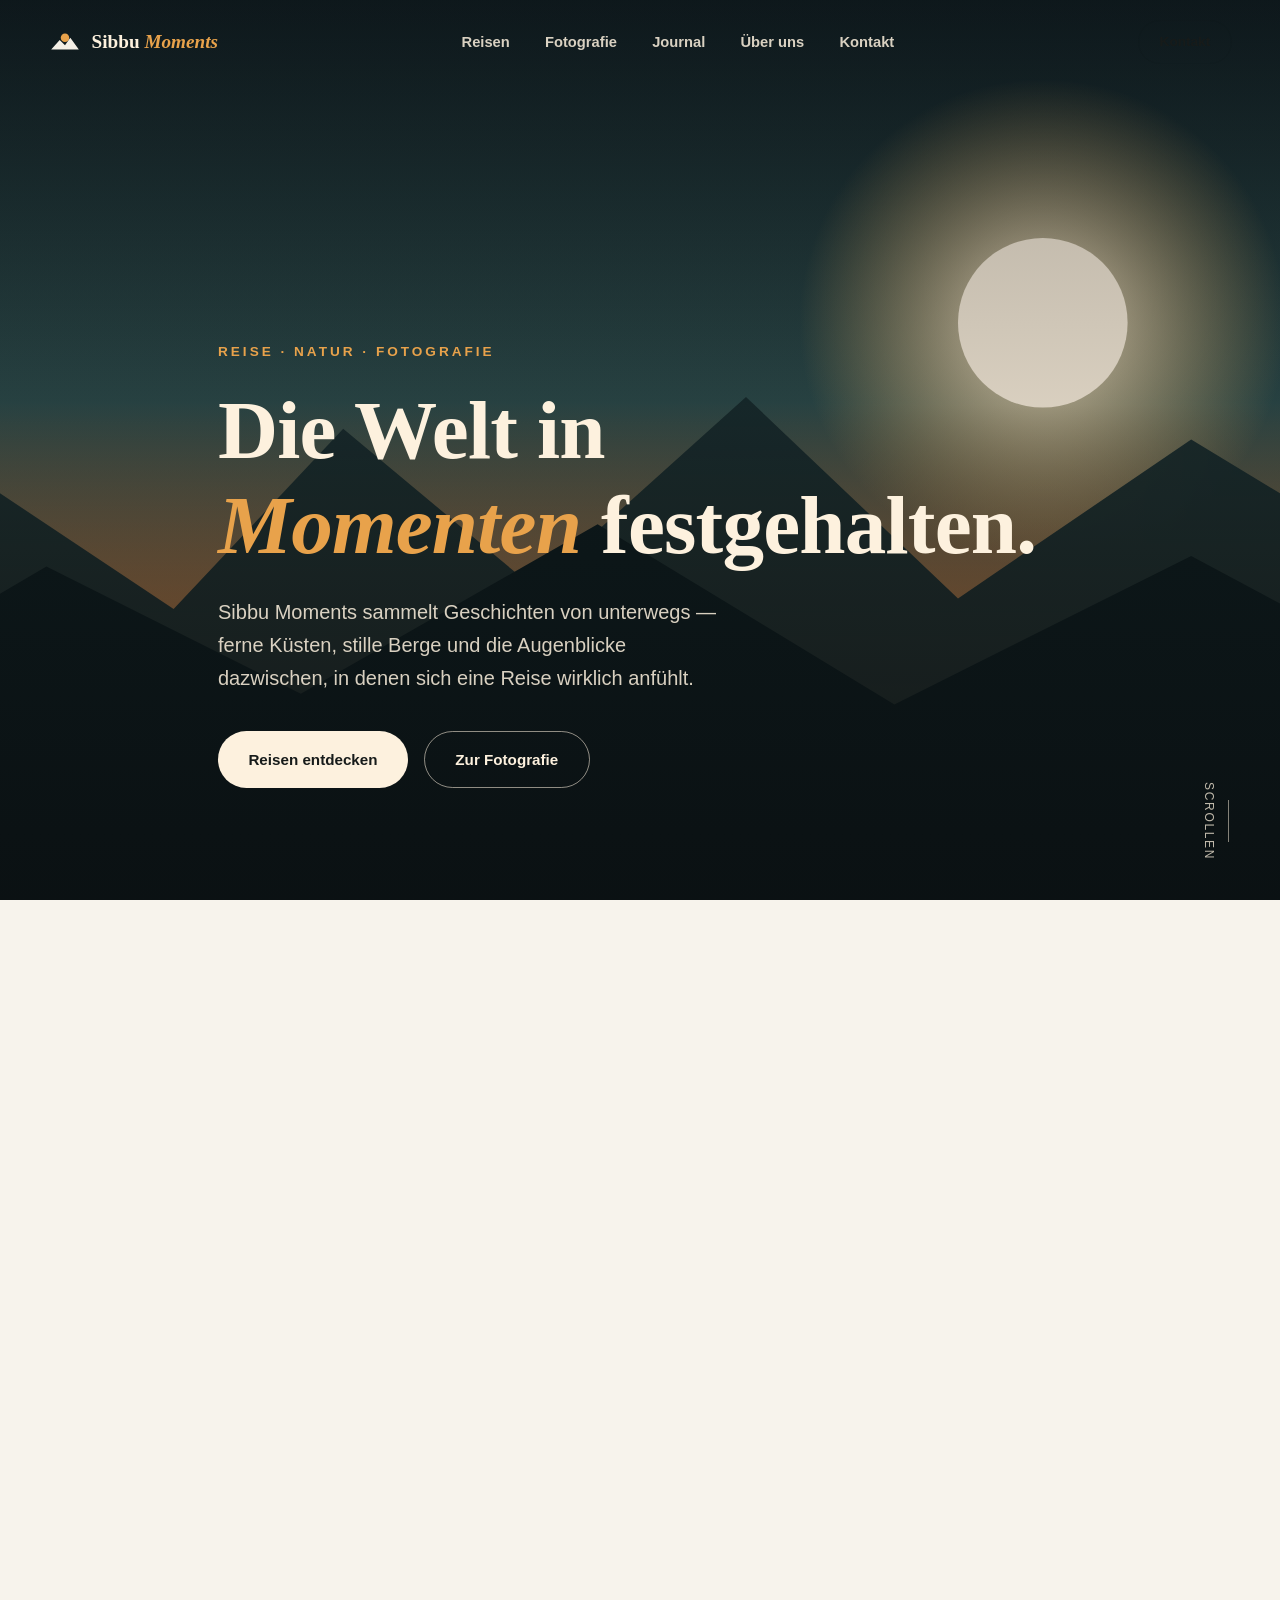
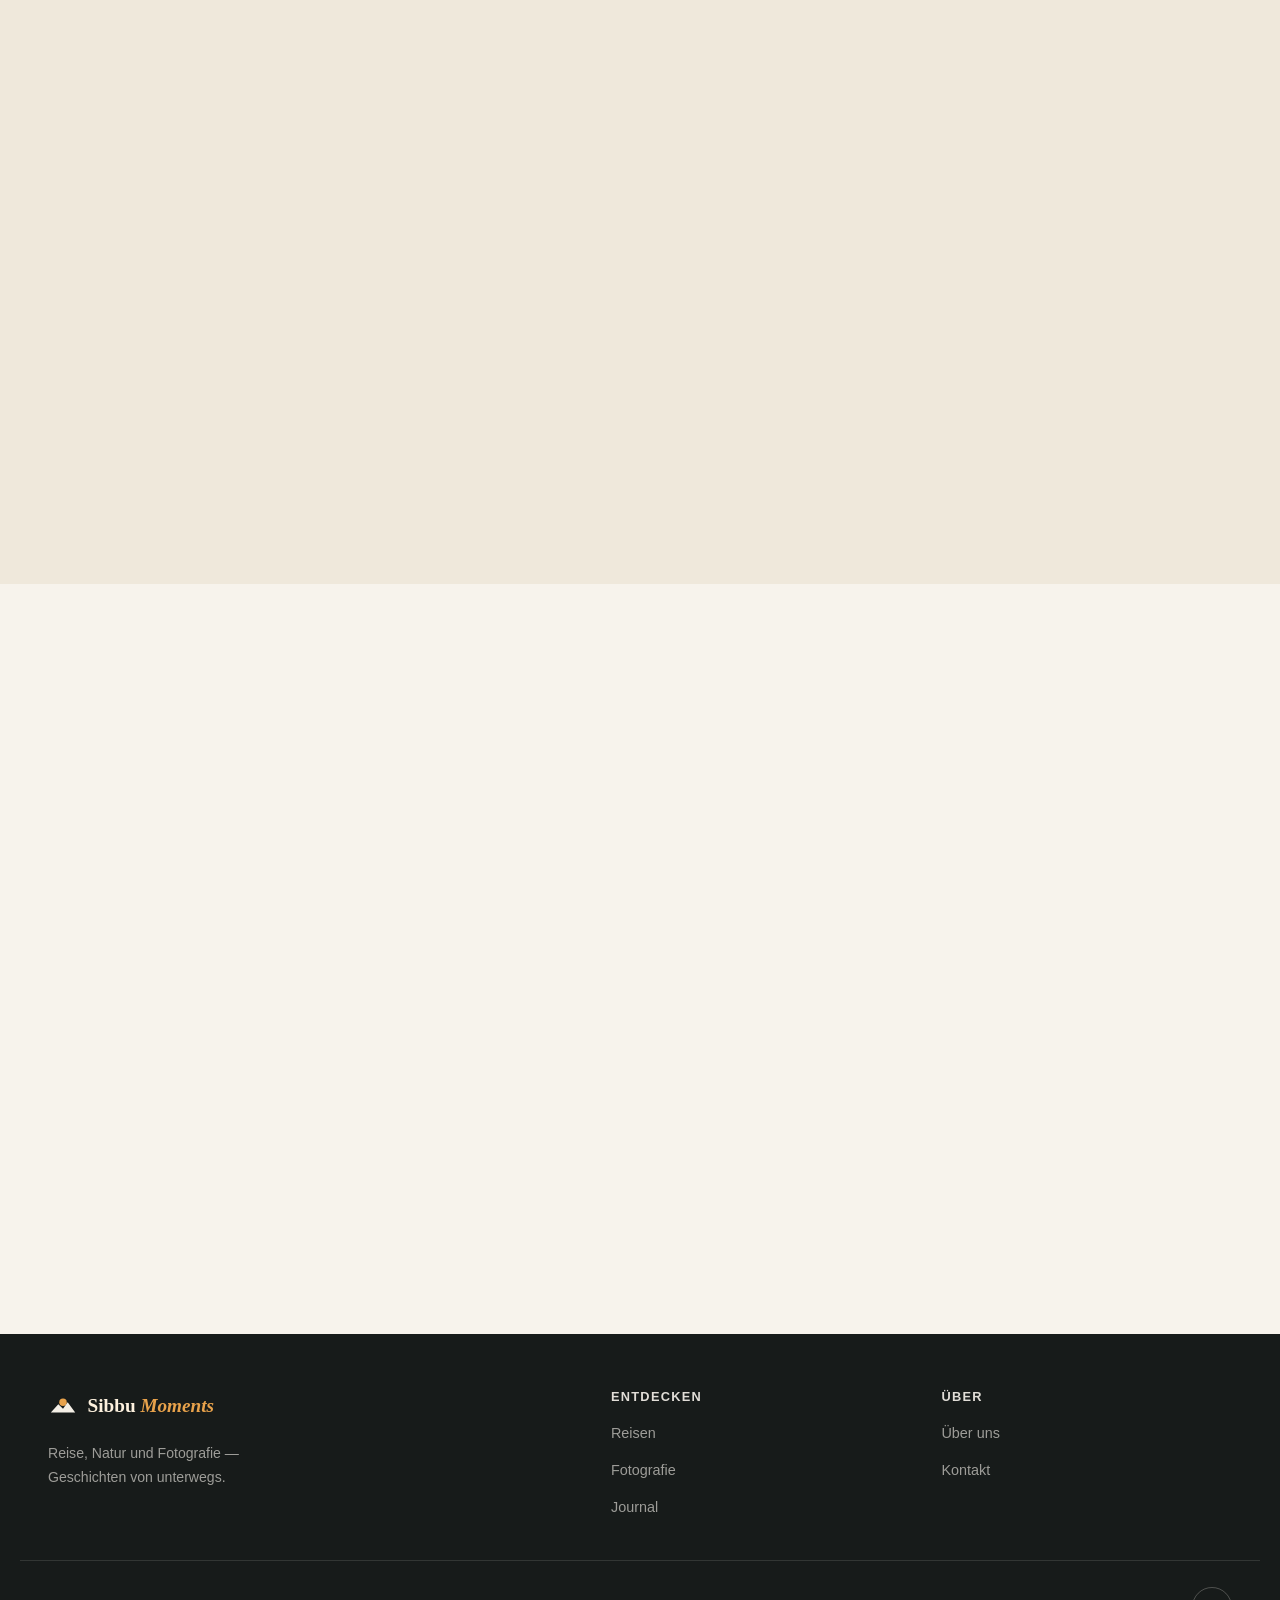
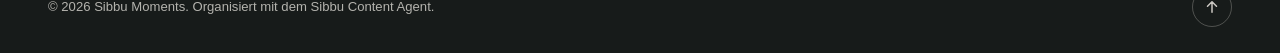
==== docs/index.html @ 1cbffb6e "Initial release of Sibbu Moments website" ====
<!DOCTYPE html>
<html lang="de">
<head>
  <meta charset="UTF-8">
  <meta name="viewport" content="width=device-width, initial-scale=1.0">
  <title>Sibbu Moments — Reise, Natur & Fotografie</title>
  <meta name="description" content="Sibbu Moments erzählt Geschichten von unterwegs — Reisen, Natur und Fotografie, eingefangen in Bildern, Worten und Momenten, die bleiben.">
  <meta name="keywords" content="Sibbu Moments, Reiseblog, Fotografie, Naturfotografie, Reisefotografie, Fernweh, Reisegeschichten">
  <meta name="author" content="Sibbu Moments">
  <meta name="robots" content="index, follow">
  <link rel="canonical" href="https://sibbu-moments.github.io/">

  <!-- Sicherheit: GitHub Pages liefert keine eigenen HTTP-Header, daher als Meta-Tags.
       Kein inline <script>/<style>, daher kein 'unsafe-inline' nötig. -->
  <meta http-equiv="Content-Security-Policy" content="default-src 'self'; img-src 'self' data:; style-src 'self'; script-src 'self'; connect-src 'self'; font-src 'self'; base-uri 'self'; form-action 'self'; frame-ancestors 'none'; object-src 'none'">
  <meta name="referrer" content="strict-origin-when-cross-origin">

  <!-- Open Graph / Facebook -->
  <meta property="og:type" content="website">
  <meta property="og:title" content="Sibbu Moments — Reise, Natur & Fotografie">
  <meta property="og:description" content="Geschichten von unterwegs — Reisen, Natur und Fotografie, eingefangen in Momenten, die bleiben.">
  <meta property="og:image" content="assets/og-image.svg">
  <meta property="og:url" content="https://sibbu-moments.github.io/">
  <meta property="og:locale" content="de_DE">

  <!-- Twitter -->
  <meta name="twitter:card" content="summary_large_image">
  <meta name="twitter:title" content="Sibbu Moments">
  <meta name="twitter:description" content="Reise, Natur & Fotografie — Geschichten von unterwegs.">
  <meta name="twitter:image" content="assets/og-image.svg">

  <!-- Favicon -->
  <link rel="icon" type="image/svg+xml" href="assets/favicon.svg">
  <link rel="alternate icon" href="assets/favicon.svg">

  <link rel="stylesheet" href="css/style.css">
</head>
<body data-content-src="data/site-content.json">

  <a class="skip-link" href="#main">Zum Hauptinhalt springen</a>

  <!-- ============ HEADER ============ -->
  <header class="site-header" id="site-header">
    <div class="container header-inner">
      <a href="#top" class="brand" aria-label="Sibbu Moments — Startseite">
        <svg class="brand-mark" width="34" height="34" viewBox="0 0 64 64" fill="none" aria-hidden="true">
          <circle cx="32" cy="24" r="8" fill="#E8A24B"/>
          <path d="M6 46 L22 28 L32 38 L42 24 L58 46 Z" fill="#F4EFE6"/>
        </svg>
        <span class="brand-name">Sibbu <em>Moments</em></span>
      </a>

      <nav class="main-nav" id="main-nav" aria-label="Hauptnavigation">
        <ul>
          <li><a href="#reisen">Reisen</a></li>
          <li><a href="#fotografie">Fotografie</a></li>
          <li><a href="#journal">Journal</a></li>
          <li><a href="#ueber-uns">Über uns</a></li>
          <li><a href="#kontakt">Kontakt</a></li>
        </ul>
      </nav>

      <div class="header-actions">
        <a href="#kontakt" class="btn btn-outline btn-small">Kontakt</a>
        <button class="nav-toggle" id="nav-toggle" aria-label="Menü öffnen" aria-expanded="false" aria-controls="main-nav">
          <span></span><span></span><span></span>
        </button>
      </div>
    </div>
  </header>

  <main id="main">
    <!-- ============ HERO ============ -->
    <section class="hero" id="top">
      <div class="hero-art" data-fallback-art="hero-mountain-moon" aria-hidden="true">
        <svg viewBox="0 0 1600 900" preserveAspectRatio="xMidYMid slice" xmlns="http://www.w3.org/2000/svg">
          <defs>
            <linearGradient id="heroSky" x1="0" y1="0" x2="0" y2="1">
              <stop offset="0%" stop-color="#0e1a1f"/>
              <stop offset="45%" stop-color="#2c4a4a"/>
              <stop offset="75%" stop-color="#c97a3d"/>
              <stop offset="100%" stop-color="#f0b35c"/>
            </linearGradient>
            <radialGradient id="heroSun" cx="50%" cy="50%" r="50%">
              <stop offset="0%" stop-color="#fff3dc"/>
              <stop offset="100%" stop-color="#f0b35c" stop-opacity="0"/>
            </radialGradient>
          </defs>
          <rect width="1600" height="900" fill="url(#heroSky)"/>
          <circle cx="1180" cy="330" r="230" fill="url(#heroSun)"/>
          <circle cx="1180" cy="330" r="80" fill="#fdf1de"/>
          <path d="M0 620 L180 480 L360 600 L520 430 L700 580 L900 400 L1100 590 L1320 440 L1600 610 L1600 900 L0 900 Z" fill="#16292b" opacity="0.92"/>
          <path d="M0 700 L240 560 L480 680 L760 520 L1040 690 L1320 550 L1600 700 L1600 900 L0 900 Z" fill="#0d1a1c"/>
        </svg>
      </div>
      <div class="hero-media" data-media-slot hidden aria-hidden="true"></div>
      <div class="hero-scrim" aria-hidden="true"></div>

      <div class="container hero-inner" data-content-id="hero-main">
        <p class="hero-kicker" data-field="subtitle" data-reveal>Reise · Natur · Fotografie</p>
        <h1 data-reveal>Die Welt in<br><span class="hero-italic">Momenten</span> festgehalten.</h1>
        <p class="hero-lede" data-field="excerpt" data-reveal>
          Sibbu Moments sammelt Geschichten von unterwegs — ferne Küsten, stille Berge und die
          Augenblicke dazwischen, in denen sich eine Reise wirklich anfühlt.
        </p>
        <div class="hero-actions" data-reveal>
          <a href="#reisen" class="btn btn-light">Reisen entdecken</a>
          <a href="#fotografie" class="btn btn-outline-light">Zur Fotografie</a>
        </div>
      </div>

      <a href="#intro" class="scroll-cue" aria-label="Nach unten scrollen">
        <span></span>
        Scrollen
      </a>
    </section>

    <!-- ============ EDITORIAL INTRO / ZITAT ============ -->
    <section class="section intro-section" id="intro">
      <div class="container intro-inner" data-content-id="zitat-main" data-reveal>
        <span class="quote-mark" aria-hidden="true">&#8220;</span>
        <blockquote data-field="body">
          Jede Reise hinterlässt Spuren — wir halten sie fest, bevor sie verblassen.
        </blockquote>
        <cite>— <span data-field="subtitle">Sibbu Moments</span></cite>
      </div>
    </section>

    <!-- ============ REISEN / DESTINATIONS ============ -->
    <section class="section" id="reisen">
      <div class="container">
        <div class="section-head" data-reveal>
          <p class="eyebrow">Reisen</p>
          <h2>Wohin die Reise geht</h2>
          <p class="section-lead">Ausgewählte Ziele, Geschichten und Eindrücke von unterwegs.</p>
        </div>

        <div class="story-grid" data-reveal>
          <article class="story-card story-card--large" data-content-id="reisen-panama-kuna-yala">
            <div class="story-art">
              <svg data-fallback-art="panama" viewBox="0 0 800 600" preserveAspectRatio="xMidYMid slice" xmlns="http://www.w3.org/2000/svg">
                <defs>
                  <linearGradient id="panama" x1="0" y1="0" x2="1" y2="1">
                    <stop offset="0%" stop-color="#0c3b3a"/>
                    <stop offset="55%" stop-color="#0f6d63"/>
                    <stop offset="100%" stop-color="#2fd0b7"/>
                  </linearGradient>
                </defs>
                <rect width="800" height="600" fill="url(#panama)"/>
                <path d="M0 430c120-60 220 40 340-10s220-90 460-20v200H0Z" fill="#083130" opacity="0.7"/>
                <circle cx="640" cy="140" r="60" fill="#fdf1de" opacity="0.85"/>
                <path d="M60 460q40-120 120-140t100 40" stroke="#8fe9d8" stroke-width="4" fill="none" opacity="0.5"/>
              </svg>
              <div class="media-slot" data-media-slot hidden></div>
              <span class="story-status" data-field="content_status">Aktuell</span>
            </div>
            <div class="story-body">
              <p class="story-place" data-field="location">Panama · Kuna Yala</p>
              <h3 data-field="title">Ustupu — Inseln zwischen zwei Meeren</h3>
              <p data-field="excerpt">Ein Archipel aus unzähligen kleinen Inseln, gelebter Guna-Kultur und Wasser in
                Farben, für die es kaum Worte gibt. Die Reisegeschichte entsteht gerade.</p>
              <a href="#" class="story-link" data-field="link">Geschichte lesen <span aria-hidden="true">→</span></a>
            </div>
          </article>

          <article class="story-card" data-content-id="reisen-norwegen-fjorde">
            <div class="story-art">
              <svg data-fallback-art="fjord" viewBox="0 0 800 600" preserveAspectRatio="xMidYMid slice" xmlns="http://www.w3.org/2000/svg">
                <defs>
                  <linearGradient id="fjord" x1="0" y1="0" x2="0" y2="1">
                    <stop offset="0%" stop-color="#0b1622"/>
                    <stop offset="60%" stop-color="#22415c"/>
                    <stop offset="100%" stop-color="#6fa8c9"/>
                  </linearGradient>
                </defs>
                <rect width="800" height="600" fill="url(#fjord)"/>
                <path d="M0 380 L160 220 L280 340 L420 180 L560 350 L700 210 L800 340 L800 600 L0 600Z" fill="#0d1e2c"/>
              </svg>
              <div class="media-slot" data-media-slot hidden></div>
              <span class="story-status story-status--soon" data-field="content_status">Bald</span>
            </div>
            <div class="story-body">
              <p class="story-place" data-field="location">Norwegen · Fjorde</p>
              <h3 data-field="title">Zwischen Steilwänden und Stille</h3>
              <p data-field="excerpt">Eine Route entlang der Fjorde des Nordens — geplant für die kommende Saison.</p>
            </div>
          </article>

          <article class="story-card" data-content-id="reisen-marokko-sahara">
            <div class="story-art">
              <svg data-fallback-art="dune" viewBox="0 0 800 600" preserveAspectRatio="xMidYMid slice" xmlns="http://www.w3.org/2000/svg">
                <defs>
                  <linearGradient id="dune" x1="0" y1="0" x2="1" y2="1">
                    <stop offset="0%" stop-color="#3a1f14"/>
                    <stop offset="55%" stop-color="#a8622f"/>
                    <stop offset="100%" stop-color="#f0b35c"/>
                  </linearGradient>
                </defs>
                <rect width="800" height="600" fill="url(#dune)"/>
                <path d="M0 420q200-100 400-20t400 10v190H0Z" fill="#2a160e" opacity="0.55"/>
              </svg>
              <div class="media-slot" data-media-slot hidden></div>
              <span class="story-status story-status--soon" data-field="content_status">Bald</span>
            </div>
            <div class="story-body">
              <p class="story-place" data-field="location">Marokko · Sahara</p>
              <h3 data-field="title">Nächte unter Wüstenhimmel</h3>
              <p data-field="excerpt">Dünen, Kamelkarawanen und Sternenhimmel ohne Lichtverschmutzung — in Vorbereitung.</p>
            </div>
          </article>

          <article class="story-card" data-content-id="reisen-island-gletscher">
            <div class="story-art">
              <svg data-fallback-art="ice" viewBox="0 0 800 600" preserveAspectRatio="xMidYMid slice" xmlns="http://www.w3.org/2000/svg">
                <defs>
                  <linearGradient id="ice" x1="0" y1="0" x2="0" y2="1">
                    <stop offset="0%" stop-color="#1b2a3a"/>
                    <stop offset="55%" stop-color="#3d6b86"/>
                    <stop offset="100%" stop-color="#bfe3e8"/>
                  </linearGradient>
                </defs>
                <rect width="800" height="600" fill="url(#ice)"/>
                <path d="M0 460 L200 300 L340 420 L520 260 L680 400 L800 300 L800 600 L0 600Z" fill="#12222f" opacity="0.75"/>
              </svg>
              <div class="media-slot" data-media-slot hidden></div>
              <span class="story-status story-status--soon" data-field="content_status">Bald</span>
            </div>
            <div class="story-body">
              <p class="story-place" data-field="location">Island · Gletscher</p>
              <h3 data-field="title">Eisblaues Land</h3>
              <p data-field="excerpt">Gletscherzungen, schwarzer Sand und Wasserfälle in beinahe surrealem Blau.</p>
            </div>
          </article>
        </div>
      </div>
    </section>

    <!-- ============ FOTOGRAFIE ============ -->
    <section class="section section-dark" id="fotografie">
      <div class="container">
        <div class="section-head section-head--light" data-reveal>
          <p class="eyebrow eyebrow--light">Fotografie</p>
          <h2>Bilder, die bleiben</h2>
          <p class="section-lead section-lead--light">Ein Blick in die Kategorien, in denen Sibbu Moments unterwegs ist.</p>
        </div>

        <div class="photo-grid" data-reveal>
          <div class="photo-tile photo-tile--tall" data-content-id="fotografie-natur">
            <svg data-fallback-art="p1" viewBox="0 0 500 700" preserveAspectRatio="xMidYMid slice"><defs><linearGradient id="p1" x1="0" y1="0" x2="0" y2="1"><stop offset="0%" stop-color="#122c2b"/><stop offset="100%" stop-color="#3aa892"/></linearGradient></defs><rect width="500" height="700" fill="url(#p1)"/><path d="M0 500q120-80 250-20t250 10v210H0Z" fill="#0c211f" opacity="0.6"/></svg>
            <div class="media-slot" data-media-slot hidden></div>
            <div class="photo-caption"><span data-field="category">Natur</span></div>
          </div>
          <div class="photo-tile" data-content-id="fotografie-unterwegs">
            <svg data-fallback-art="p2" viewBox="0 0 500 500" preserveAspectRatio="xMidYMid slice"><defs><linearGradient id="p2" x1="0" y1="0" x2="1" y2="1"><stop offset="0%" stop-color="#2b1c12"/><stop offset="100%" stop-color="#d69a52"/></linearGradient></defs><rect width="500" height="500" fill="url(#p2)"/><circle cx="360" cy="140" r="70" fill="#fdf1de" opacity="0.85"/></svg>
            <div class="media-slot" data-media-slot hidden></div>
            <div class="photo-caption"><span data-field="category">Unterwegs</span></div>
          </div>
          <div class="photo-tile" data-content-id="fotografie-menschen">
            <svg data-fallback-art="p3" viewBox="0 0 500 500" preserveAspectRatio="xMidYMid slice"><defs><linearGradient id="p3" x1="0" y1="0" x2="0" y2="1"><stop offset="0%" stop-color="#101c2b"/><stop offset="100%" stop-color="#5b86ad"/></linearGradient></defs><rect width="500" height="500" fill="url(#p3)"/><path d="M0 380 L150 260 L260 360 L400 220 L500 320 L500 500 L0 500Z" fill="#0b1826" opacity="0.7"/></svg>
            <div class="media-slot" data-media-slot hidden></div>
            <div class="photo-caption"><span data-field="category">Menschen</span></div>
          </div>
          <div class="photo-tile photo-tile--tall" data-content-id="fotografie-details">
            <svg data-fallback-art="p4" viewBox="0 0 500 700" preserveAspectRatio="xMidYMid slice"><defs><linearGradient id="p4" x1="0" y1="0" x2="1" y2="1"><stop offset="0%" stop-color="#2a1408"/><stop offset="100%" stop-color="#e8a24b"/></linearGradient></defs><rect width="500" height="700" fill="url(#p4)"/><path d="M0 520q140-70 250-10t250 20v170H0Z" fill="#1d0d05" opacity="0.55"/></svg>
            <div class="media-slot" data-media-slot hidden></div>
            <div class="photo-caption"><span data-field="category">Details</span></div>
          </div>
        </div>
      </div>
    </section>

    <!-- ============ ÜBER UNS ============ -->
    <section class="section about-section" id="ueber-uns">
      <div class="container about-grid">
        <div class="about-art" data-fallback-art="about-gradient" data-reveal aria-hidden="true">
          <svg viewBox="0 0 600 600" preserveAspectRatio="xMidYMid slice">
            <defs>
              <linearGradient id="about" x1="0" y1="0" x2="1" y2="1">
                <stop offset="0%" stop-color="#122c2b"/>
                <stop offset="100%" stop-color="#e8a24b"/>
              </linearGradient>
            </defs>
            <rect width="600" height="600" rx="24" fill="url(#about)"/>
            <circle cx="440" cy="150" r="50" fill="#fdf1de" opacity="0.85"/>
            <path d="M0 400q140-90 260-20t340-10v230H0Z" fill="#0c211f" opacity="0.55"/>
          </svg>
          <div class="media-slot" data-media-slot hidden></div>
        </div>
        <div class="about-content" data-content-id="ueber-uns-main" data-reveal>
          <p class="eyebrow">Über uns</p>
          <h2>Warum Sibbu Moments</h2>
          <p data-field="body">
            Sibbu Moments entstand aus der einfachen Beobachtung, dass die schönsten Augenblicke
            einer Reise selten die spektakulärsten sind — sondern die stillen dazwischen: ein Licht,
            ein Blick, ein Ort, an dem man kurz innehält.
          </p>
          <p>
            Hinter den Kulissen hilft ein selbst entwickeltes Werkzeug, der
            <strong> Sibbu Content Agent</strong>, dabei, tausende Fotos und Videos aus jeder Reise
            zu sichten, zu ordnen und erste Textentwürfe vorzubereiten — die eigentliche Geschichte
            erzählt am Ende aber immer noch ein Mensch.
          </p>
        </div>
      </div>
    </section>

    <!-- ============ JOURNAL ============ -->
    <section class="section section-alt" id="journal">
      <div class="container">
        <div class="section-head" data-reveal>
          <p class="eyebrow">Journal</p>
          <h2>Neues aus dem Journal</h2>
          <p class="section-lead">Notizen, Gedanken und kurze Geschichten von unterwegs.</p>
        </div>

        <div class="journal-grid" data-reveal>
          <article class="journal-card" data-content-id="journal-wie-eine-reise-zur-geschichte-wird">
            <p class="journal-date" data-field="content_status">In Vorbereitung</p>
            <h3 data-field="title">Wie eine Reise zur Geschichte wird</h3>
            <p data-field="excerpt">Ein Blick hinter die Kulissen: vom ersten Foto bis zum fertigen Reisebericht.</p>
            <a href="#" class="story-link" data-field="link">Weiterlesen <span aria-hidden="true">→</span></a>
          </article>
          <article class="journal-card" data-content-id="journal-leicht-packen-weit-kommen">
            <p class="journal-date" data-field="content_status">In Vorbereitung</p>
            <h3 data-field="title">Leicht packen, weit kommen</h3>
            <p data-field="excerpt">Gedanken zu minimalistischem Reisegepäck für Fotografie unterwegs.</p>
            <a href="#" class="story-link" data-field="link">Weiterlesen <span aria-hidden="true">→</span></a>
          </article>
          <article class="journal-card" data-content-id="journal-licht-das-man-nicht-planen-kann">
            <p class="journal-date" data-field="content_status">In Vorbereitung</p>
            <h3 data-field="title">Licht, das man nicht planen kann</h3>
            <p data-field="excerpt">Über das Warten auf den einen Moment, der ein Bild erst zum Bild macht.</p>
            <a href="#" class="story-link" data-field="link">Weiterlesen <span aria-hidden="true">→</span></a>
          </article>
        </div>
      </div>
    </section>

    <!-- ============ KONTAKT / NEWSLETTER ============ -->
    <section class="section" id="kontakt">
      <div class="container">
        <div class="contact-panel" data-reveal>
          <div class="contact-copy" data-content-id="kontakt-main">
            <p class="eyebrow">Kontakt</p>
            <h2>Bleib auf dem Laufenden</h2>
            <p class="section-lead" data-field="excerpt">
              Neue Reisegeschichten, Fotostrecken und Journal-Einträge — hin und wieder, ohne Spam.
            </p>
          </div>
          <form class="contact-form" id="newsletter-form">
            <label for="email-input" class="visually-hidden">E-Mail-Adresse</label>
            <input type="email" id="email-input" name="email" placeholder="deine@email.de" required autocomplete="email">
            <button type="submit" class="btn btn-light">Anmelden</button>
          </form>
          <p class="form-hint">Hinweis: Die Anmeldung ist aktuell eine Vorschau und technisch noch nicht aktiv.</p>
          <p class="contact-note" id="newsletter-note" role="status"></p>

          <div class="social-links">
            <span class="icon-btn" role="img" aria-label="Instagram (Kanal folgt in Kürze)">
              <svg width="20" height="20" viewBox="0 0 24 24" fill="none"><rect x="3" y="3" width="18" height="18" rx="5" stroke="currentColor" stroke-width="1.6"/><circle cx="12" cy="12" r="4" stroke="currentColor" stroke-width="1.6"/><circle cx="17.5" cy="6.5" r="1" fill="currentColor"/></svg>
            </span>
            <span class="icon-btn" role="img" aria-label="YouTube (Kanal folgt in Kürze)">
              <svg width="20" height="20" viewBox="0 0 24 24" fill="none"><rect x="3" y="6" width="18" height="12" rx="3" stroke="currentColor" stroke-width="1.6"/><path d="M10 9.5v5l5-2.5-5-2.5Z" fill="currentColor"/></svg>
            </span>
            <a href="mailto:hallo@sibbu-moments.dev" class="icon-btn" aria-label="E-Mail" rel="noopener noreferrer">
              <svg width="20" height="20" viewBox="0 0 24 24" fill="none"><rect x="3" y="5" width="18" height="14" rx="2" stroke="currentColor" stroke-width="1.6"/><path d="m4 7 8 6 8-6" stroke="currentColor" stroke-width="1.6" stroke-linecap="round" stroke-linejoin="round"/></svg>
            </a>
          </div>
        </div>
      </div>
    </section>
  </main>

  <!-- ============ FOOTER ============ -->
  <footer class="site-footer">
    <div class="container footer-inner">
      <div class="footer-brand">
        <a href="#top" class="brand" aria-label="Sibbu Moments — Startseite">
          <svg class="brand-mark" width="30" height="30" viewBox="0 0 64 64" fill="none" aria-hidden="true">
            <circle cx="32" cy="24" r="8" fill="#E8A24B"/>
            <path d="M6 46 L22 28 L32 38 L42 24 L58 46 Z" fill="#F4EFE6"/>
          </svg>
          <span class="brand-name">Sibbu <em>Moments</em></span>
        </a>
        <p>Reise, Natur und Fotografie — Geschichten von unterwegs.</p>
      </div>

      <div class="footer-col">
        <h4>Entdecken</h4>
        <ul>
          <li><a href="#reisen">Reisen</a></li>
          <li><a href="#fotografie">Fotografie</a></li>
          <li><a href="#journal">Journal</a></li>
        </ul>
      </div>

      <div class="footer-col">
        <h4>Über</h4>
        <ul>
          <li><a href="#ueber-uns">Über uns</a></li>
          <li><a href="#kontakt">Kontakt</a></li>
        </ul>
      </div>
    </div>

    <div class="container footer-bottom">
      <p>© <span id="year"></span> Sibbu Moments. Organisiert mit dem Sibbu Content Agent.</p>
      <button class="back-to-top" id="back-to-top" aria-label="Nach oben scrollen">
        <svg width="18" height="18" viewBox="0 0 24 24" fill="none"><path d="M12 19V5m0 0-6 6m6-6 6 6" stroke="currentColor" stroke-width="2" stroke-linecap="round" stroke-linejoin="round"/></svg>
      </button>
    </div>
  </footer>

  <script src="js/script.js"></script>
</body>
</html>
---- docs/css/style.css ----
/* ==========================================================================
   Sibbu Moments — Stylesheet
   Editoriale Reise-, Natur- und Fotografie-Website. Reines CSS, kein Framework.
   Struktur:
   1. Design Tokens
   2. Reset & Basis
   3. Layout-Hilfsklassen & Buttons
   4. Header / Navigation
   5. Hero
   6. Editorial-Zitat
   7. Reisen (Story-Grid)
   8. Fotografie (Foto-Grid)
   9. Über uns
   10. Journal
   11. Kontakt / Newsletter
   12. Footer
   13. Scroll-Reveal
   14. Responsive
   15. Dynamischer Content-Loader — Medien-Slots (additiv)
   ========================================================================== */

/* ---------- 1. Design Tokens ---------- */
:root {
  --color-bg: #f7f3ec;
  --color-bg-soft: #efe8db;
  --color-ink: #171b1a;
  --color-ink-soft: #4a504c;
  --color-ink-dim: #7c8480;
  --color-line: rgba(23, 27, 26, 0.12);

  --color-dark: #12181b;
  --color-dark-soft: #1c2427;
  --color-cream: #fdf1de;

  --color-accent: #e8a24b;
  --color-accent-deep: #c97a3d;
  --color-teal: #2b4c4a;
  --color-teal-deep: #0f6d63;

  --font-serif: Georgia, "Iowan Old Style", "Palatino Linotype", "Times New Roman", serif;
  --font-sans: -apple-system, BlinkMacSystemFont, "Segoe UI", Roboto, "Helvetica Neue", Arial, sans-serif;

  --radius-sm: 6px;
  --radius-md: 14px;
  --radius-lg: 26px;
  --radius-full: 999px;

  --shadow-md: 0 16px 40px rgba(18, 24, 27, 0.14);
  --shadow-lg: 0 30px 70px rgba(18, 24, 27, 0.24);

  --transition-base: 320ms cubic-bezier(0.22, 1, 0.36, 1);
  --transition-slow: 620ms cubic-bezier(0.22, 1, 0.36, 1);

  --header-height: 84px;
  --container-width: 1240px;
}

/* ---------- 2. Reset & Basis ---------- */
*,
*::before,
*::after {
  box-sizing: border-box;
}

html {
  scroll-behavior: smooth;
  scroll-padding-top: var(--header-height);
}

@media (prefers-reduced-motion: reduce) {
  html { scroll-behavior: auto; }
  *, *::before, *::after {
    animation-duration: 0.001ms !important;
    animation-iteration-count: 1 !important;
    transition-duration: 0.001ms !important;
    scroll-behavior: auto !important;
  }
}

body {
  margin: 0;
  background: var(--color-bg);
  color: var(--color-ink);
  font-family: var(--font-sans);
  font-size: 16px;
  line-height: 1.65;
  -webkit-font-smoothing: antialiased;
  text-rendering: optimizeLegibility;
  overflow-x: hidden;
}

img, svg { display: block; max-width: 100%; }
a { color: inherit; text-decoration: none; }
ul, ol { margin: 0; padding: 0; list-style: none; }
button { font: inherit; color: inherit; background: none; border: none; cursor: pointer; }
h1, h2, h3, h4, p, blockquote, figure { margin: 0; }

h1, h2, h3, h4 {
  font-family: var(--font-serif);
  font-weight: 700;
  line-height: 1.15;
  letter-spacing: -0.01em;
}

h2 { font-size: clamp(2rem, 3.4vw, 2.9rem); }
h3 { font-size: 1.4rem; }

.visually-hidden {
  position: absolute;
  width: 1px; height: 1px;
  overflow: hidden;
  clip: rect(0 0 0 0);
  white-space: nowrap;
}

a:focus-visible,
button:focus-visible,
input:focus-visible {
  outline: 2px solid var(--color-accent-deep);
  outline-offset: 3px;
  border-radius: var(--radius-sm);
}

.skip-link {
  position: absolute;
  top: -100%;
  left: 1rem;
  background: var(--color-ink);
  color: #fff;
  padding: 0.75rem 1.25rem;
  border-radius: var(--radius-sm);
  z-index: 1000;
  transition: top var(--transition-base);
}

.skip-link:focus { top: 1rem; }

/* ---------- 3. Layout & Buttons ---------- */
.container {
  width: 100%;
  max-width: var(--container-width);
  margin-inline: auto;
  padding-inline: 1.75rem;
}

.section { padding: clamp(4.5rem, 9vw, 8rem) 0; }

.section-alt { background: var(--color-bg-soft); }

.section-dark {
  background: var(--color-dark);
  color: var(--color-cream);
}

.section-head { max-width: 620px; margin-bottom: clamp(2.5rem, 5vw, 4rem); }

.section-head--light { color: var(--color-cream); }

.section-lead {
  color: var(--color-ink-soft);
  font-size: 1.08rem;
  margin-top: 0.85rem;
}

.section-lead--light { color: rgba(253, 241, 222, 0.72); }

.eyebrow {
  display: inline-block;
  color: var(--color-accent-deep);
  font-size: 0.8rem;
  font-weight: 700;
  letter-spacing: 0.16em;
  text-transform: uppercase;
  margin-bottom: 1rem;
}

.eyebrow--light { color: var(--color-accent); }

.btn {
  display: inline-flex;
  align-items: center;
  gap: 0.5rem;
  padding: 0.95rem 1.9rem;
  border-radius: var(--radius-full);
  font-weight: 600;
  font-size: 0.95rem;
  white-space: nowrap;
  transition: transform var(--transition-base), background var(--transition-base), border-color var(--transition-base), color var(--transition-base);
}

.btn-light {
  background: var(--color-cream);
  color: var(--color-ink);
}

.btn-light:hover { transform: translateY(-2px); background: #fff; }

.btn-outline-light {
  border: 1.5px solid rgba(253, 241, 222, 0.55);
  color: var(--color-cream);
}

.btn-outline-light:hover {
  border-color: var(--color-cream);
  background: rgba(253, 241, 222, 0.08);
}

.btn-outline {
  border: 1.5px solid var(--color-line);
  color: var(--color-ink);
}

.btn-outline:hover { border-color: var(--color-ink); }

.btn-small { padding: 0.6rem 1.3rem; font-size: 0.85rem; }

.icon-btn {
  display: inline-flex;
  align-items: center;
  justify-content: center;
  width: 42px;
  height: 42px;
  border-radius: 50%;
  border: 1px solid var(--color-line);
  color: var(--color-ink-soft);
  transition: color var(--transition-base), border-color var(--transition-base), background var(--transition-base);
}

.icon-btn:hover {
  color: var(--color-ink);
  border-color: var(--color-ink);
}

.story-link {
  display: inline-flex;
  align-items: center;
  gap: 0.4rem;
  font-weight: 600;
  font-size: 0.92rem;
  color: var(--color-ink);
  border-bottom: 1.5px solid var(--color-accent);
  padding-bottom: 0.15rem;
  transition: gap var(--transition-base), color var(--transition-base);
}

.story-link:hover {
  gap: 0.65rem;
  color: var(--color-accent-deep);
}

/* ---------- 4. Header ---------- */
.site-header {
  position: fixed;
  inset-inline: 0;
  top: 0;
  z-index: 900;
  height: var(--header-height);
  display: flex;
  align-items: center;
  background: transparent;
  transition: background var(--transition-base), box-shadow var(--transition-base);
}

.site-header.is-scrolled {
  background: rgba(247, 243, 236, 0.92);
  backdrop-filter: blur(12px) saturate(140%);
  -webkit-backdrop-filter: blur(12px) saturate(140%);
  box-shadow: 0 1px 0 var(--color-line);
}

.site-header.is-scrolled .main-nav a,
.site-header.is-scrolled .brand-name,
.site-header.is-scrolled .btn-outline-light,
.site-header.is-scrolled .nav-toggle span {
  color: var(--color-ink);
}

.site-header.is-scrolled .btn-outline-light {
  border-color: var(--color-line);
  color: var(--color-ink);
}

.site-header.is-scrolled .nav-toggle span { background: var(--color-ink); }

.header-inner {
  display: flex;
  align-items: center;
  justify-content: space-between;
  gap: 1.5rem;
}

.brand {
  display: inline-flex;
  align-items: center;
  gap: 0.6rem;
  flex-shrink: 0;
}

.brand-name {
  font-family: var(--font-serif);
  font-size: 1.2rem;
  font-weight: 700;
  color: var(--color-cream);
  transition: color var(--transition-base);
}

.brand-name em { font-style: italic; color: var(--color-accent); }

.main-nav ul {
  display: flex;
  align-items: center;
  gap: 2.2rem;
}

.main-nav a {
  font-size: 0.92rem;
  font-weight: 600;
  color: rgba(253, 241, 222, 0.85);
  position: relative;
  padding-block: 0.3rem;
  transition: color var(--transition-base);
}

.main-nav a::after {
  content: "";
  position: absolute;
  left: 0; bottom: -2px;
  width: 0; height: 2px;
  background: var(--color-accent);
  transition: width var(--transition-base);
}

.main-nav a:hover::after,
.main-nav a.is-active::after { width: 100%; }

.header-actions {
  display: flex;
  align-items: center;
  gap: 1rem;
}

.nav-toggle {
  display: none;
  flex-direction: column;
  justify-content: center;
  gap: 5px;
  width: 40px;
  height: 40px;
}

.nav-toggle span {
  display: block;
  width: 22px;
  height: 2px;
  background: var(--color-cream);
  transition: transform var(--transition-base), opacity var(--transition-base), background var(--transition-base);
  margin-inline: auto;
}

/* ---------- 5. Hero ---------- */
.hero {
  position: relative;
  min-height: 100svh;
  display: flex;
  align-items: flex-end;
  overflow: hidden;
  color: var(--color-cream);
}

.hero-art {
  position: absolute;
  inset: 0;
  z-index: 0;
}

.hero-art svg {
  width: 100%;
  height: 100%;
  transform: scale(1.06);
}

.hero-scrim {
  position: absolute;
  inset: 0;
  z-index: 1;
  background: linear-gradient(to top, rgba(10, 14, 16, 0.75) 0%, rgba(10, 14, 16, 0.15) 55%, rgba(10, 14, 16, 0.35) 100%);
}

.hero-inner {
  position: relative;
  z-index: 2;
  padding-bottom: clamp(4rem, 10vw, 7rem);
  padding-top: calc(var(--header-height) + 2rem);
  max-width: 900px;
}

.hero-kicker {
  font-size: 0.85rem;
  font-weight: 700;
  letter-spacing: 0.22em;
  text-transform: uppercase;
  color: var(--color-accent);
  margin-bottom: 1.2rem;
}

.hero h1 {
  font-size: clamp(2.6rem, 6.5vw, 5.2rem);
  margin-bottom: 1.4rem;
}

.hero-italic { font-style: italic; color: var(--color-accent); }

.hero-lede {
  font-size: clamp(1.05rem, 1.6vw, 1.25rem);
  max-width: 46ch;
  color: rgba(253, 241, 222, 0.85);
  margin-bottom: 2.2rem;
}

.hero-actions {
  display: flex;
  flex-wrap: wrap;
  gap: 1rem;
}

.scroll-cue {
  position: absolute;
  z-index: 2;
  right: clamp(1.5rem, 4vw, 3.5rem);
  bottom: 2.5rem;
  display: flex;
  flex-direction: column;
  align-items: center;
  gap: 0.6rem;
  color: rgba(253, 241, 222, 0.75);
  font-size: 0.75rem;
  letter-spacing: 0.14em;
  text-transform: uppercase;
  writing-mode: vertical-rl;
}

.scroll-cue span {
  width: 1px;
  height: 42px;
  background: rgba(253, 241, 222, 0.5);
  position: relative;
  overflow: hidden;
}

.scroll-cue span::after {
  content: "";
  position: absolute;
  top: -100%;
  left: 0;
  width: 100%;
  height: 100%;
  background: var(--color-accent);
  animation: scroll-line 2.2s ease-in-out infinite;
}

@keyframes scroll-line {
  0% { top: -100%; }
  60% { top: 100%; }
  100% { top: 100%; }
}

/* ---------- 6. Editorial-Zitat ---------- */
.intro-section { padding-block: clamp(4rem, 9vw, 6.5rem); }

.intro-inner {
  max-width: 780px;
  margin-inline: auto;
  text-align: center;
}

.quote-mark {
  display: block;
  font-family: var(--font-serif);
  font-size: 5rem;
  line-height: 1;
  color: var(--color-accent);
  margin-bottom: 0.5rem;
}

blockquote {
  font-family: var(--font-serif);
  font-style: italic;
  font-size: clamp(1.5rem, 3vw, 2.1rem);
  line-height: 1.4;
  color: var(--color-ink);
}

.intro-inner cite {
  display: block;
  margin-top: 1.3rem;
  font-style: normal;
  font-size: 0.85rem;
  letter-spacing: 0.1em;
  text-transform: uppercase;
  color: var(--color-ink-dim);
}

/* ---------- 7. Reisen / Story-Grid ---------- */
.story-grid {
  display: grid;
  grid-template-columns: repeat(3, 1fr);
  grid-auto-rows: minmax(320px, auto);
  gap: 1.75rem;
}

.story-card {
  position: relative;
  border-radius: var(--radius-lg);
  overflow: hidden;
  background: #fff;
  box-shadow: var(--shadow-md);
  display: flex;
  flex-direction: column;
  transition: transform var(--transition-base), box-shadow var(--transition-base);
}

.story-card:hover {
  transform: translateY(-6px);
  box-shadow: var(--shadow-lg);
}

.story-card--large {
  grid-column: span 2;
  grid-row: span 2;
  flex-direction: row;
}

.story-art {
  position: relative;
  flex: 1 1 55%;
  min-height: 220px;
  overflow: hidden;
}

.story-art svg {
  width: 100%;
  height: 100%;
  transition: transform var(--transition-slow);
}

.story-card:hover .story-art svg { transform: scale(1.06); }

.story-status {
  position: absolute;
  top: 1rem;
  left: 1rem;
  padding: 0.35rem 0.9rem;
  border-radius: var(--radius-full);
  background: var(--color-cream);
  color: var(--color-teal);
  font-size: 0.72rem;
  font-weight: 700;
  letter-spacing: 0.06em;
  text-transform: uppercase;
}

.story-status--soon {
  background: rgba(23, 27, 26, 0.65);
  color: var(--color-cream);
}

.story-body {
  flex: 1 1 45%;
  padding: 1.6rem 1.8rem;
  display: flex;
  flex-direction: column;
  gap: 0.5rem;
  justify-content: center;
}

.story-place {
  font-size: 0.8rem;
  font-weight: 700;
  letter-spacing: 0.1em;
  text-transform: uppercase;
  color: var(--color-accent-deep);
}

.story-card--large .story-body h3 { font-size: 1.7rem; }

.story-body p {
  color: var(--color-ink-soft);
  font-size: 0.95rem;
}

.story-card:not(.story-card--large) {
  flex-direction: column;
}

.story-card:not(.story-card--large) .story-art { flex: 1 1 60%; }
.story-card:not(.story-card--large) .story-body { flex: 1 1 40%; align-items: flex-start; }

/* ---------- 8. Fotografie ---------- */
.photo-grid {
  display: grid;
  grid-template-columns: repeat(4, 1fr);
  gap: 1.5rem;
}

.photo-tile {
  position: relative;
  border-radius: var(--radius-md);
  overflow: hidden;
  aspect-ratio: 4 / 5;
}

.photo-tile--tall { aspect-ratio: 4 / 6.2; }

.photo-tile svg {
  width: 100%;
  height: 100%;
  transition: transform var(--transition-slow);
}

.photo-tile:hover svg { transform: scale(1.07); }

.photo-caption {
  position: absolute;
  inset: auto 0 0 0;
  padding: 1.2rem 1.3rem;
  background: linear-gradient(to top, rgba(10, 14, 16, 0.72), transparent);
}

.photo-caption span {
  color: var(--color-cream);
  font-family: var(--font-serif);
  font-style: italic;
  font-size: 1.15rem;
}

/* ---------- 9. Über uns ---------- */
.about-grid {
  display: grid;
  grid-template-columns: minmax(0, 0.85fr) minmax(0, 1.15fr);
  gap: clamp(2.5rem, 6vw, 5rem);
  align-items: center;
}

.about-art {
  position: relative;
  border-radius: var(--radius-lg);
  overflow: hidden;
  box-shadow: var(--shadow-md);
}

.about-content p {
  color: var(--color-ink-soft);
  font-size: 1.03rem;
  margin-bottom: 1.1rem;
}

.about-content strong { color: var(--color-ink); }

/* ---------- 10. Journal ---------- */
.journal-grid {
  display: grid;
  grid-template-columns: repeat(3, 1fr);
  gap: 1.75rem;
}

.journal-card {
  background: #fff;
  border: 1px solid var(--color-line);
  border-radius: var(--radius-md);
  padding: 1.9rem;
  transition: transform var(--transition-base), box-shadow var(--transition-base);
}

.journal-card:hover {
  transform: translateY(-4px);
  box-shadow: var(--shadow-md);
}

.journal-date {
  font-size: 0.75rem;
  font-weight: 700;
  letter-spacing: 0.1em;
  text-transform: uppercase;
  color: var(--color-ink-dim);
  margin-bottom: 0.8rem;
}

.journal-card h3 { font-size: 1.2rem; margin-bottom: 0.6rem; }

.journal-card p {
  color: var(--color-ink-soft);
  font-size: 0.94rem;
  margin-bottom: 1.1rem;
}

/* ---------- 11. Kontakt ---------- */
.contact-panel {
  max-width: 640px;
  margin-inline: auto;
  text-align: center;
  background: var(--color-dark);
  color: var(--color-cream);
  border-radius: var(--radius-lg);
  padding: clamp(2.5rem, 6vw, 4rem);
}

.contact-panel .section-lead { color: rgba(253, 241, 222, 0.72); }

.contact-form {
  display: flex;
  gap: 0.75rem;
  margin-top: 2rem;
  max-width: 420px;
  margin-inline: auto;
}

.contact-form input {
  flex: 1;
  padding: 0.9rem 1.2rem;
  border-radius: var(--radius-full);
  border: 1px solid rgba(253, 241, 222, 0.3);
  background: rgba(253, 241, 222, 0.06);
  color: var(--color-cream);
  font-size: 0.95rem;
}

.contact-form input::placeholder { color: rgba(253, 241, 222, 0.5); }

.form-hint {
  margin-top: 0.9rem;
  font-size: 0.78rem;
  color: rgba(253, 241, 222, 0.55);
}

.contact-note {
  margin-top: 0.9rem;
  font-size: 0.85rem;
  color: var(--color-accent);
  min-height: 1.2em;
}

.social-links {
  display: flex;
  justify-content: center;
  gap: 0.9rem;
  margin-top: 2.2rem;
}

.social-links .icon-btn {
  border-color: rgba(253, 241, 222, 0.3);
  color: var(--color-cream);
}

.social-links .icon-btn:hover {
  border-color: var(--color-cream);
  background: rgba(253, 241, 222, 0.08);
}

/* ---------- 12. Footer ---------- */
.site-footer {
  background: var(--color-ink);
  color: rgba(247, 243, 236, 0.7);
  padding-top: 3.5rem;
}

.footer-inner {
  display: grid;
  grid-template-columns: 1.8fr 1fr 1fr;
  gap: 2.5rem;
  padding-bottom: 2.5rem;
  border-bottom: 1px solid rgba(247, 243, 236, 0.12);
}

.footer-brand .brand-name { color: var(--color-cream); }

.footer-brand p {
  margin-top: 0.85rem;
  font-size: 0.88rem;
  max-width: 34ch;
  color: rgba(247, 243, 236, 0.6);
}

.footer-col h4 {
  font-family: var(--font-sans);
  font-size: 0.8rem;
  text-transform: uppercase;
  letter-spacing: 0.1em;
  color: rgba(247, 243, 236, 0.9);
  margin-bottom: 1rem;
}

.footer-col ul { display: flex; flex-direction: column; gap: 0.65rem; }

.footer-col a {
  font-size: 0.9rem;
  color: rgba(247, 243, 236, 0.6);
  transition: color var(--transition-base);
}

.footer-col a:hover { color: var(--color-cream); }

.footer-bottom {
  display: flex;
  align-items: center;
  justify-content: space-between;
  padding-block: 1.6rem;
  font-size: 0.82rem;
}

.back-to-top {
  display: inline-flex;
  align-items: center;
  justify-content: center;
  width: 40px;
  height: 40px;
  border-radius: 50%;
  border: 1px solid rgba(247, 243, 236, 0.25);
  color: rgba(247, 243, 236, 0.8);
  transition: color var(--transition-base), border-color var(--transition-base), transform var(--transition-base);
}

.back-to-top:hover {
  color: var(--color-cream);
  border-color: var(--color-cream);
  transform: translateY(-2px);
}

/* ---------- 13. Scroll-Reveal ---------- */
[data-reveal] {
  opacity: 0;
  transform: translateY(28px);
  transition: opacity 0.8s cubic-bezier(0.22, 1, 0.36, 1), transform 0.8s cubic-bezier(0.22, 1, 0.36, 1);
}

[data-reveal].is-visible { opacity: 1; transform: translateY(0); }

@media (prefers-reduced-motion: reduce) {
  [data-reveal] { opacity: 1; transform: none; transition: none; }
}

/* ---------- 14. Responsive ---------- */
@media (max-width: 1100px) {
  .photo-grid { grid-template-columns: repeat(2, 1fr); }
  .journal-grid { grid-template-columns: 1fr; }
}

@media (max-width: 980px) {
  .main-nav {
    position: fixed;
    top: var(--header-height);
    left: 0;
    right: 0;
    bottom: 0;
    background: rgba(18, 24, 27, 0.98);
    backdrop-filter: blur(16px);
    transform: translateY(-8px);
    opacity: 0;
    visibility: hidden;
    transition: opacity var(--transition-base), transform var(--transition-base), visibility var(--transition-base);
    padding: 2.5rem 1.75rem;
  }

  .main-nav.is-open {
    opacity: 1;
    transform: translateY(0);
    visibility: visible;
  }

  .main-nav ul {
    flex-direction: column;
    align-items: flex-start;
    gap: 1.6rem;
  }

  .main-nav a { font-size: 1.2rem; color: var(--color-cream); }

  .header-actions .btn-small { display: none; }

  .nav-toggle { display: flex; }

  .nav-toggle.is-open span:nth-child(1) { transform: translateY(7px) rotate(45deg); }
  .nav-toggle.is-open span:nth-child(2) { opacity: 0; }
  .nav-toggle.is-open span:nth-child(3) { transform: translateY(-7px) rotate(-45deg); }

  .story-grid { grid-template-columns: repeat(2, 1fr); }
  .story-card--large { grid-column: span 2; flex-direction: column; }
  .story-card--large .story-art { flex: 1 1 55%; }
  .story-card--large .story-body { flex: 1 1 45%; align-items: flex-start; }

  .about-grid { grid-template-columns: 1fr; }

  .footer-inner { grid-template-columns: 1fr 1fr; }
}

@media (max-width: 640px) {
  .story-grid { grid-template-columns: 1fr; }
  .story-card--large { grid-column: span 1; grid-row: span 1; }
  .photo-grid { grid-template-columns: repeat(2, 1fr); }
  .photo-tile--tall { aspect-ratio: 4 / 5; }

  .hero-actions { flex-direction: column; align-items: stretch; }
  .hero-actions .btn { justify-content: center; }

  .contact-form { flex-direction: column; }

  .footer-inner { grid-template-columns: 1fr; }
  .footer-bottom { flex-direction: column; gap: 1rem; text-align: center; }

  .scroll-cue { display: none; }
}

/* ==========================================================================
   15. Dynamischer Content-Loader — Medien-Slots (additiv, ändert kein
   bestehendes visuelles Verhalten). Jeder Bildplatz zeigt entweder die
   ursprüngliche Fallback-Illustration (SVG) oder — sobald der lokale
   Website-Pflege-Agent ein echtes Bild einträgt — den Inhalt von
   [data-media-slot]. Beide liegen deckungsgleich übereinander; genau eines
   ist sichtbar.
   ========================================================================== */

.hero-media {
  position: absolute;
  inset: 0;
  z-index: 0;
}

.hero-media picture,
.hero-media img {
  width: 100%;
  height: 100%;
  object-fit: cover;
  display: block;
}

.story-art [data-media-slot],
.photo-tile [data-media-slot],
.about-art [data-media-slot] {
  position: absolute;
  inset: 0;
}

.story-art [data-media-slot] picture,
.story-art [data-media-slot] img,
.photo-tile [data-media-slot] picture,
.photo-tile [data-media-slot] img,
.about-art [data-media-slot] img {
  width: 100%;
  height: 100%;
  object-fit: cover;
  display: block;
}

.photo-tile:hover [data-media-slot] img { transform: scale(1.07); }
.story-card:hover [data-media-slot] img { transform: scale(1.06); }

.photo-tile [data-media-slot] img,
.story-art [data-media-slot] img {
  transition: transform var(--transition-slow);
}

/* Natives [hidden] genügt zum Umschalten, diese Regel sichert es zusätzlich ab. */
[data-media-slot][hidden],
[data-fallback-art][hidden] {
  display: none !important;
}
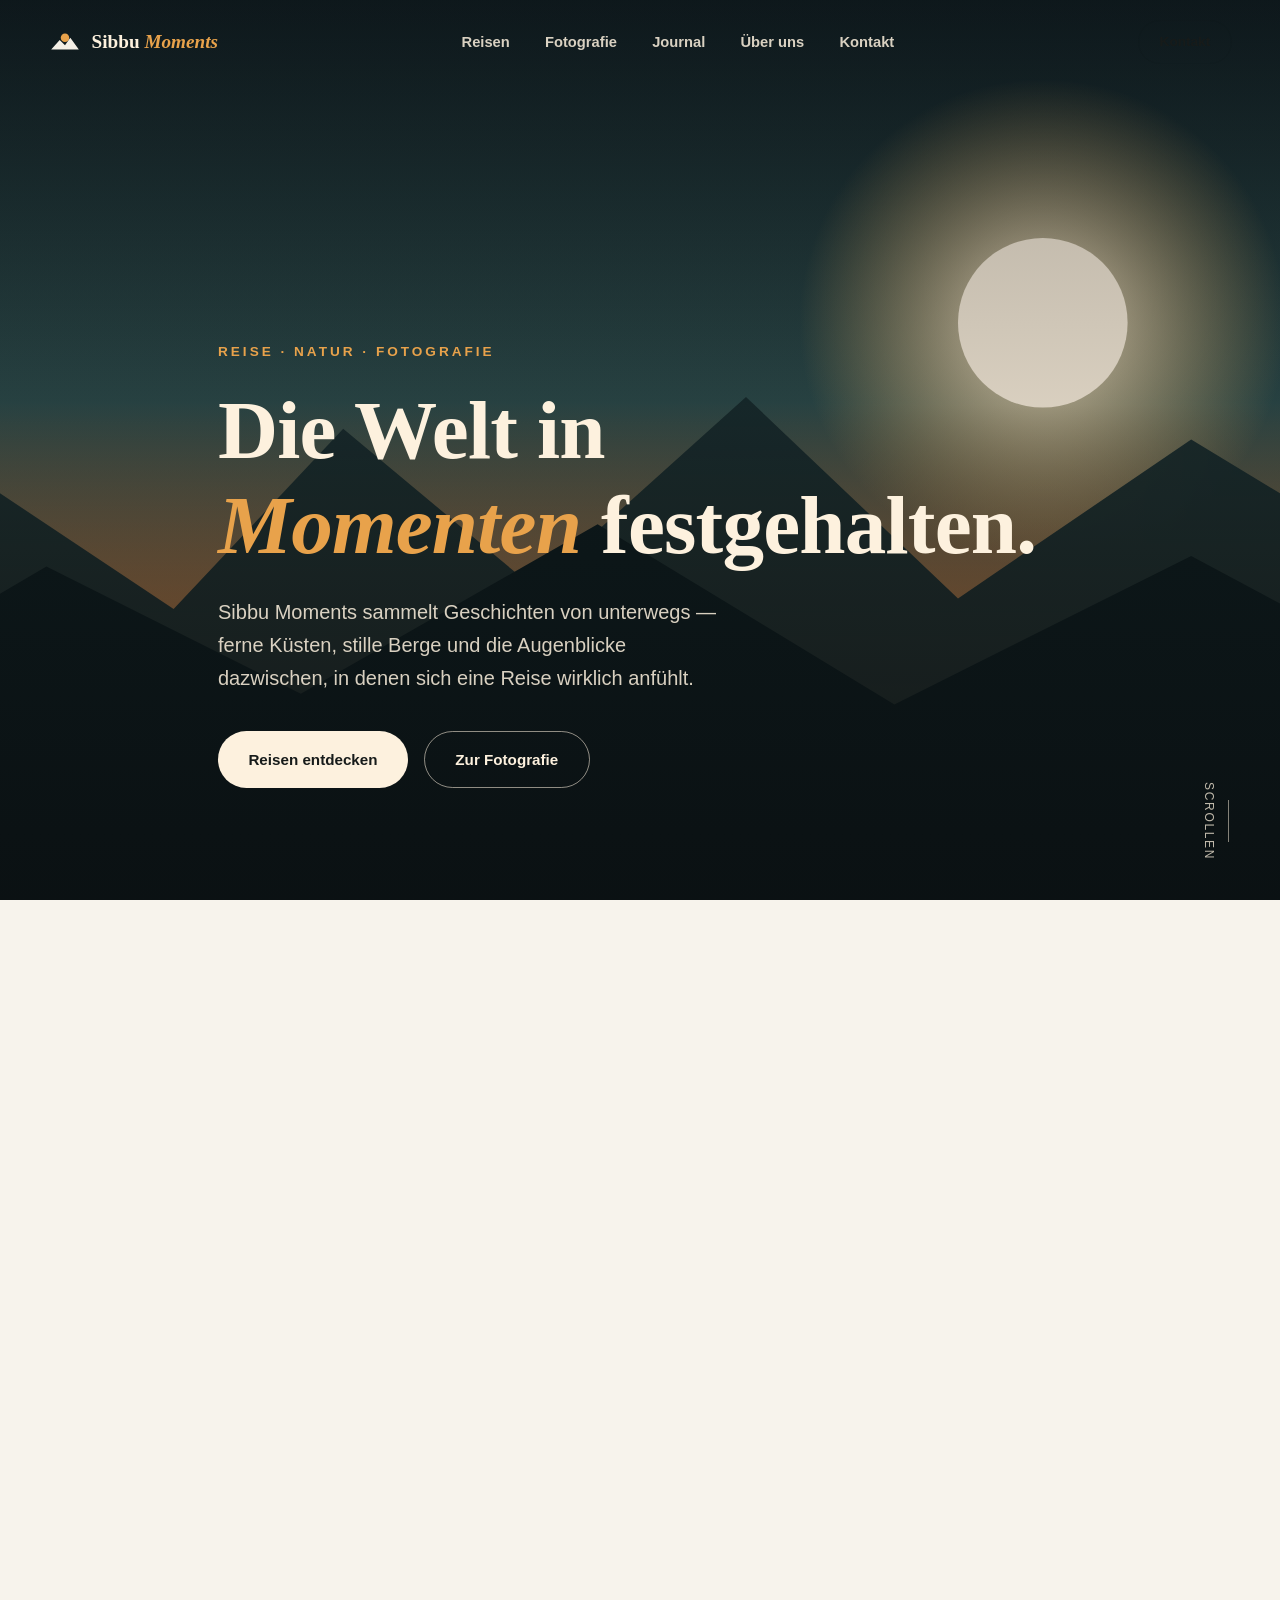
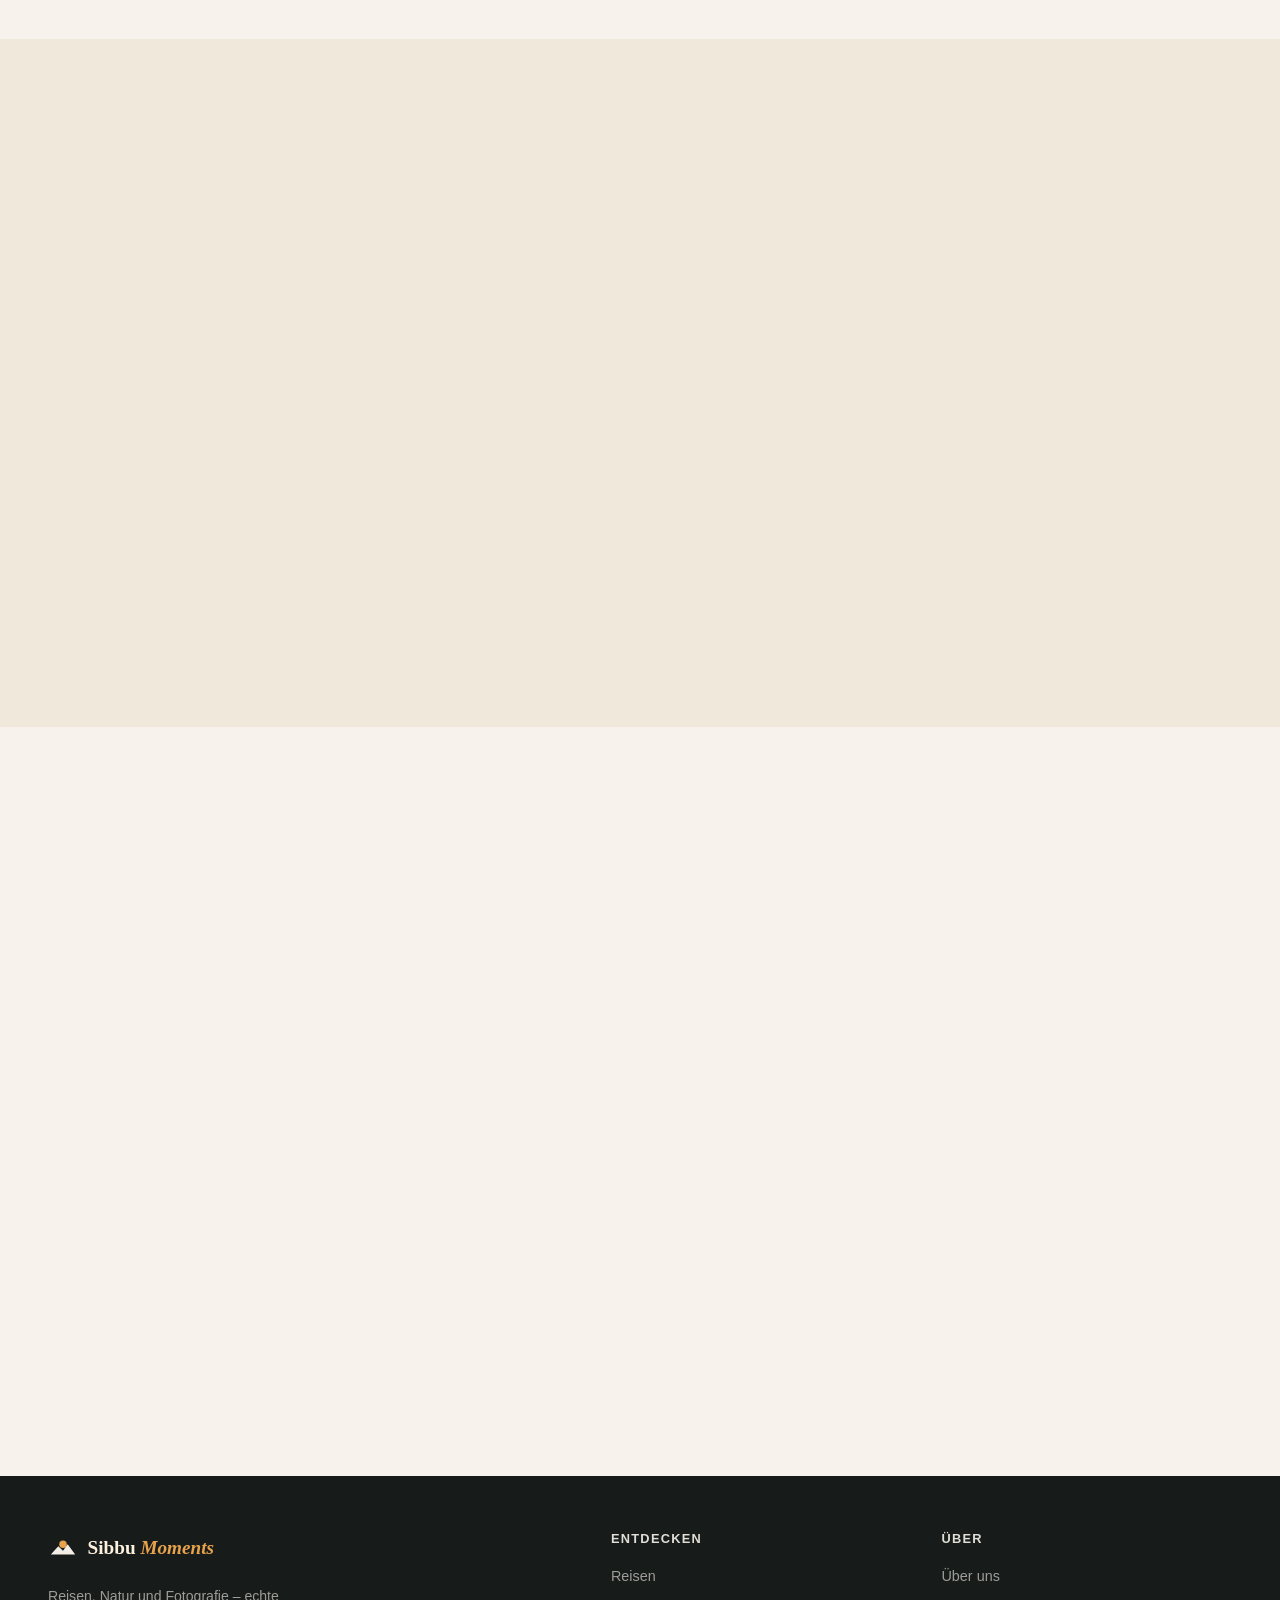
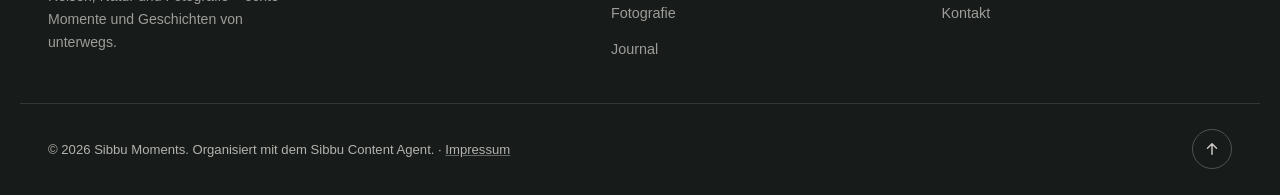
==== commit 79bc14ee: "Add legally required Impressum page and update section headings" ====
--- a/docs/index.html
+++ b/docs/index.html
@@ -130,9 +130,9 @@
     <section class="section" id="reisen">
       <div class="container">
         <div class="section-head" data-reveal>
-          <p class="eyebrow">Reisen</p>
-          <h2>Wohin die Reise geht</h2>
-          <p class="section-lead">Ausgewählte Ziele, Geschichten und Eindrücke von unterwegs.</p>
+          <p class="eyebrow">Unterwegs</p>
+          <h2>Reisen</h2>
+          <p class="section-lead">Jede Reise erzählt ihre eigene Geschichte. Es sind die Begegnungen, Landschaften und kleinen Augenblicke dazwischen, die aus einem Ort eine bleibende Erinnerung machen.</p>
         </div>
 
         <div class="story-grid" data-reveal>
@@ -239,9 +239,9 @@
     <section class="section section-dark" id="fotografie">
       <div class="container">
         <div class="section-head section-head--light" data-reveal>
-          <p class="eyebrow eyebrow--light">Fotografie</p>
-          <h2>Bilder, die bleiben</h2>
-          <p class="section-lead section-lead--light">Ein Blick in die Kategorien, in denen Sibbu Moments unterwegs ist.</p>
+          <p class="eyebrow eyebrow--light">Licht & Perspektive</p>
+          <h2>Fotografie</h2>
+          <p class="section-lead section-lead--light">Fotografie bewahrt Stimmungen, Farben und Geschichten, die oft erst beim zweiten Blick sichtbar werden. Jedes Bild lädt dazu ein, einen Moment länger hinzusehen.</p>
         </div>
 
         <div class="photo-grid" data-reveal>
@@ -308,9 +308,9 @@
     <section class="section section-alt" id="journal">
       <div class="container">
         <div class="section-head" data-reveal>
-          <p class="eyebrow">Journal</p>
-          <h2>Neues aus dem Journal</h2>
-          <p class="section-lead">Notizen, Gedanken und kurze Geschichten von unterwegs.</p>
+          <p class="eyebrow">Gedanken & Geschichten</p>
+          <h2>Journal</h2>
+          <p class="section-lead">Persönliche Gedanken, Erfahrungen und Hintergründe zu Reisen, Natur und Fotografie – für Geschichten, die mehr Raum benötigen als ein einzelnes Bild.</p>
         </div>
 
         <div class="journal-grid" data-reveal>
@@ -341,8 +341,8 @@
       <div class="container">
         <div class="contact-panel" data-reveal>
           <div class="contact-copy" data-content-id="kontakt-main">
-            <p class="eyebrow">Kontakt</p>
-            <h2>Bleib auf dem Laufenden</h2>
+            <p class="eyebrow">In Verbindung bleiben</p>
+            <h2>Kontakt</h2>
             <p class="section-lead" data-field="excerpt">
               Neue Reisegeschichten, Fotostrecken und Journal-Einträge — hin und wieder, ohne Spam.
             </p>
@@ -382,7 +382,7 @@
           </svg>
           <span class="brand-name">Sibbu <em>Moments</em></span>
         </a>
-        <p>Reise, Natur und Fotografie — Geschichten von unterwegs.</p>
+        <p>Reisen, Natur und Fotografie – echte Momente und Geschichten von unterwegs.</p>
       </div>
 
       <div class="footer-col">
@@ -404,7 +404,7 @@
     </div>
 
     <div class="container footer-bottom">
-      <p>© <span id="year"></span> Sibbu Moments. Organisiert mit dem Sibbu Content Agent.</p>
+      <p>© <span id="year"></span> Sibbu Moments. Organisiert mit dem Sibbu Content Agent. · <a href="impressum.html">Impressum</a></p>
       <button class="back-to-top" id="back-to-top" aria-label="Nach oben scrollen">
         <svg width="18" height="18" viewBox="0 0 24 24" fill="none"><path d="M12 19V5m0 0-6 6m6-6 6 6" stroke="currentColor" stroke-width="2" stroke-linecap="round" stroke-linejoin="round"/></svg>
       </button>
--- a/docs/css/style.css
+++ b/docs/css/style.css
@@ -807,6 +807,16 @@
   font-size: 0.82rem;
 }
 
+.footer-bottom a {
+  text-decoration: underline;
+  text-decoration-color: rgba(247, 243, 236, 0.35);
+  transition: color var(--transition-base);
+}
+
+.footer-bottom a:hover {
+  color: var(--color-cream);
+}
+
 .back-to-top {
   display: inline-flex;
   align-items: center;
@@ -963,3 +973,40 @@
 [data-fallback-art][hidden] {
   display: none !important;
 }
+
+/* ==========================================================================
+   16. Rechtstext-Seiten (Impressum) — schlichte Fließtext-Spalte im
+   bestehenden Stil, ohne eigene Komponentenklassen zu benötigen.
+   ========================================================================== */
+
+.legal-content {
+  max-width: 760px;
+  margin-inline: auto;
+  padding-top: var(--header-height);
+}
+
+.legal-content h1 {
+  font-size: clamp(2.3rem, 4vw, 3.2rem);
+  margin-top: 0.5rem;
+  margin-bottom: 2rem;
+}
+
+.legal-content h2,
+.legal-content h3 {
+  margin-top: 2.2rem;
+  margin-bottom: 0.8rem;
+}
+
+.legal-content p {
+  color: var(--color-ink-soft);
+  margin-bottom: 1rem;
+}
+
+.legal-content p a {
+  color: var(--color-accent-deep);
+  text-decoration: underline;
+}
+
+.legal-content p a:hover {
+  color: var(--color-ink);
+}
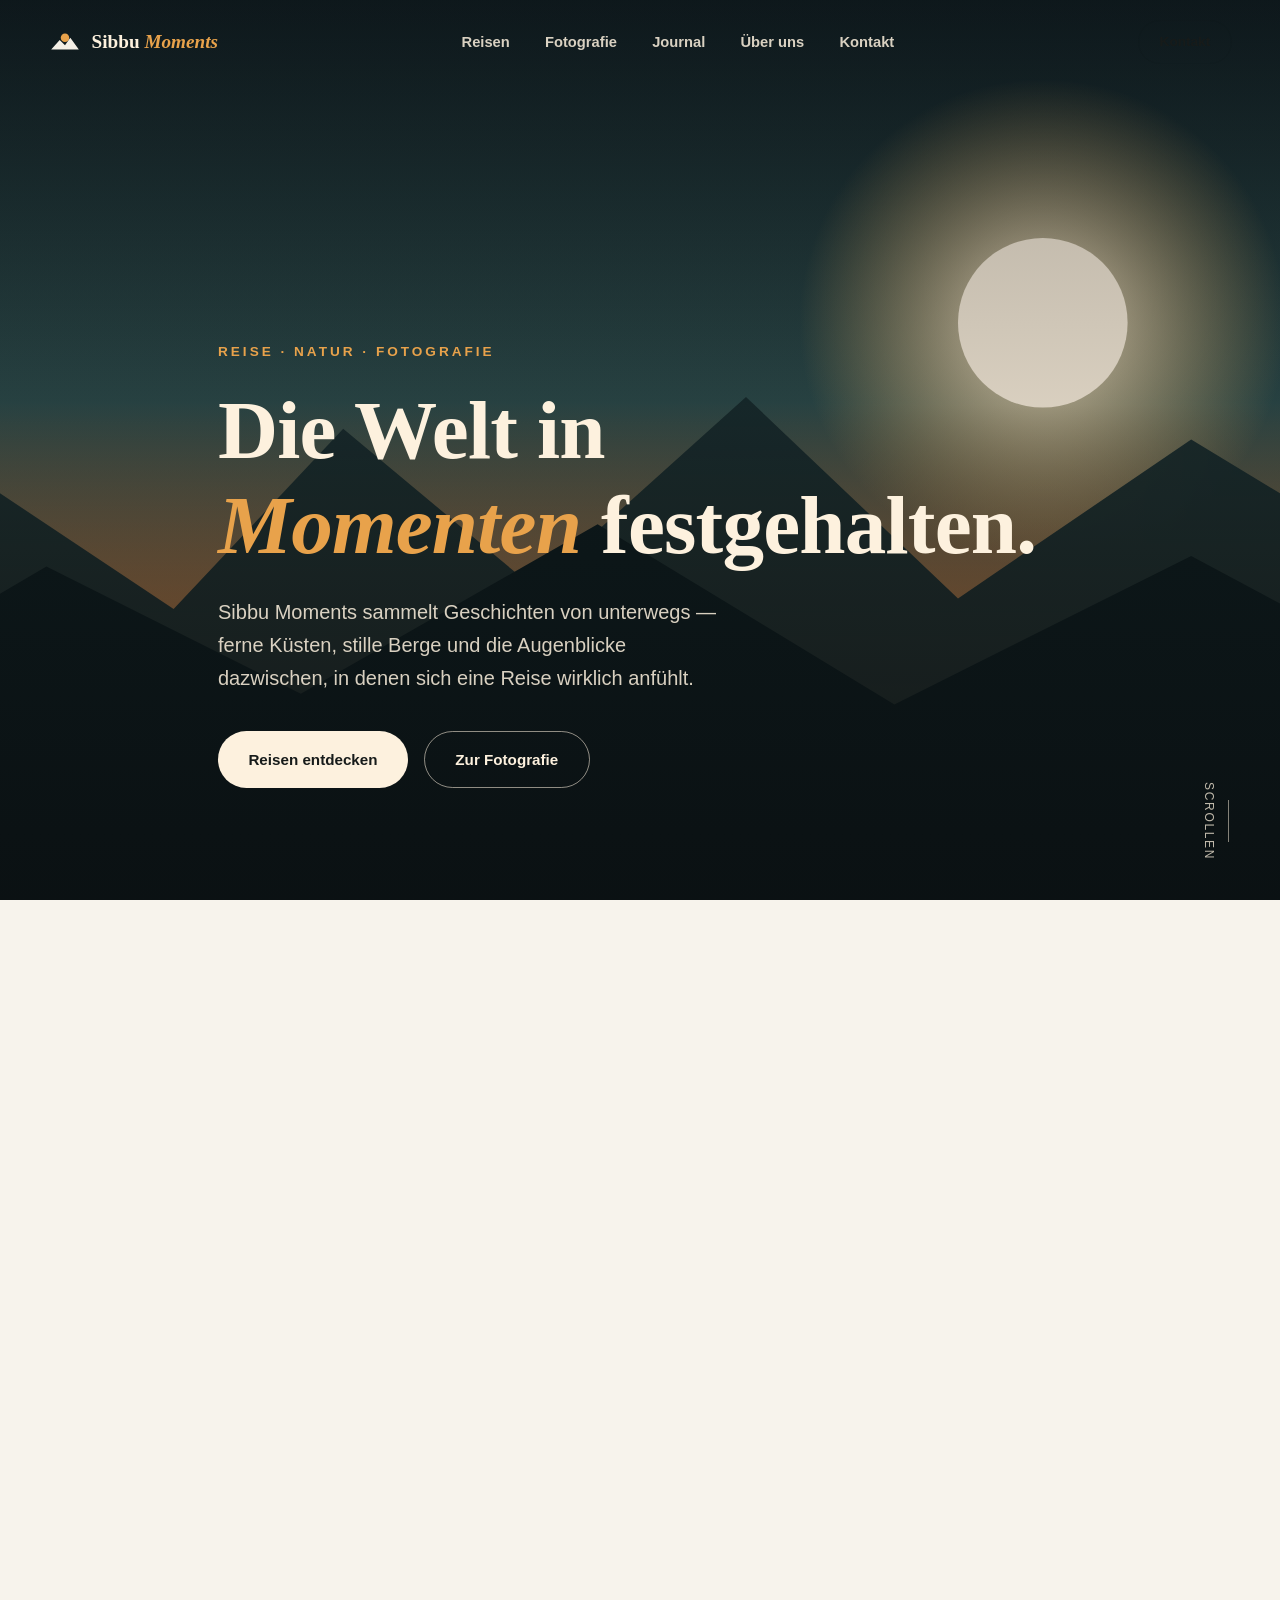
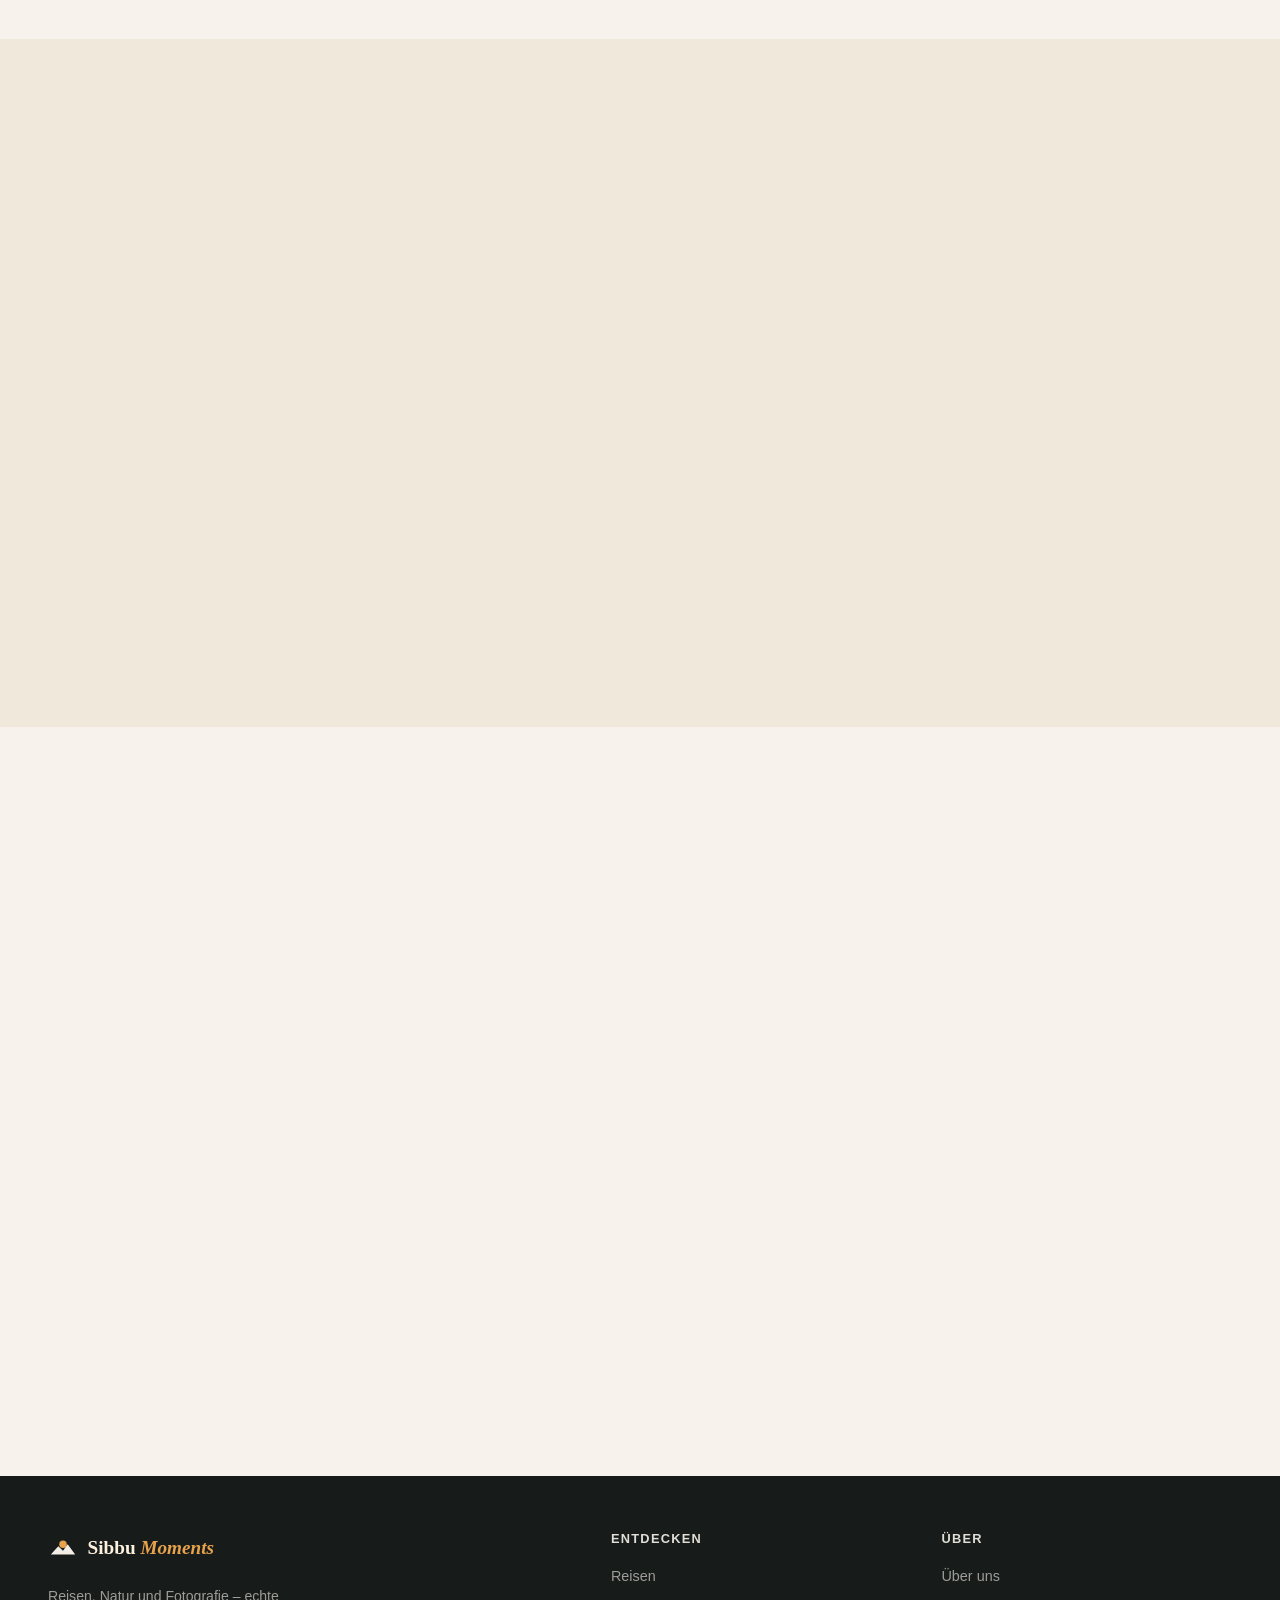
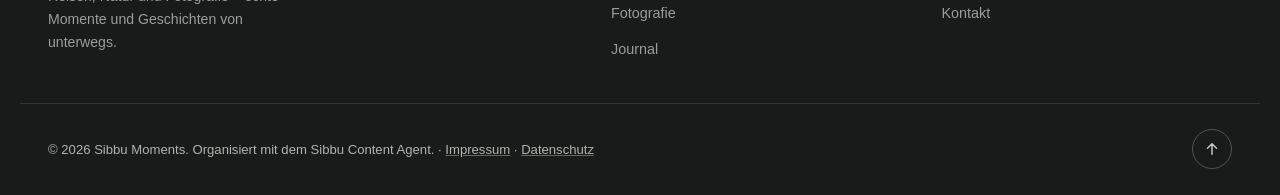
==== commit 9027f6bd: "Add Datenschutzerklärung and link it from the footer" ====
--- a/docs/index.html
+++ b/docs/index.html
@@ -404,7 +404,7 @@
     </div>
 
     <div class="container footer-bottom">
-      <p>© <span id="year"></span> Sibbu Moments. Organisiert mit dem Sibbu Content Agent. · <a href="impressum.html">Impressum</a></p>
+      <p>© <span id="year"></span> Sibbu Moments. Organisiert mit dem Sibbu Content Agent. · <a href="impressum.html">Impressum</a> · <a href="datenschutz.html">Datenschutz</a></p>
       <button class="back-to-top" id="back-to-top" aria-label="Nach oben scrollen">
         <svg width="18" height="18" viewBox="0 0 24 24" fill="none"><path d="M12 19V5m0 0-6 6m6-6 6 6" stroke="currentColor" stroke-width="2" stroke-linecap="round" stroke-linejoin="round"/></svg>
       </button>
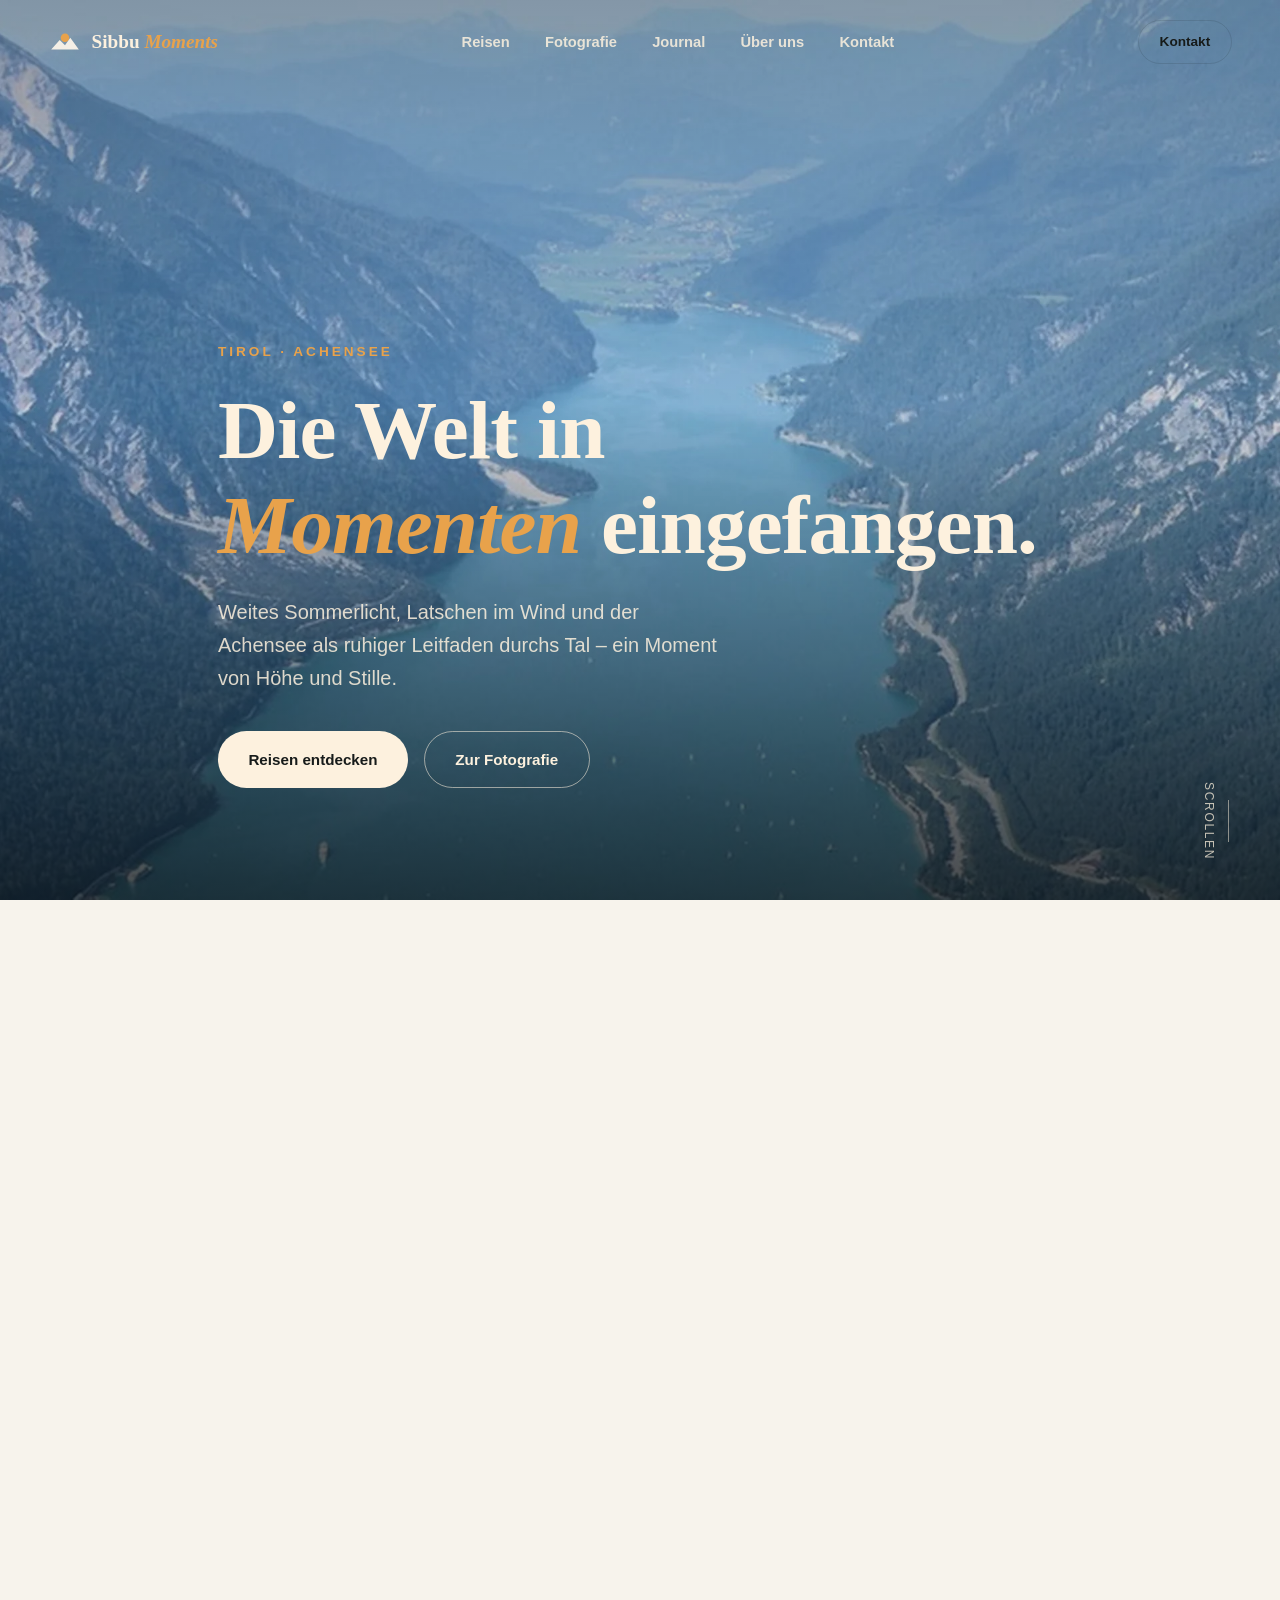
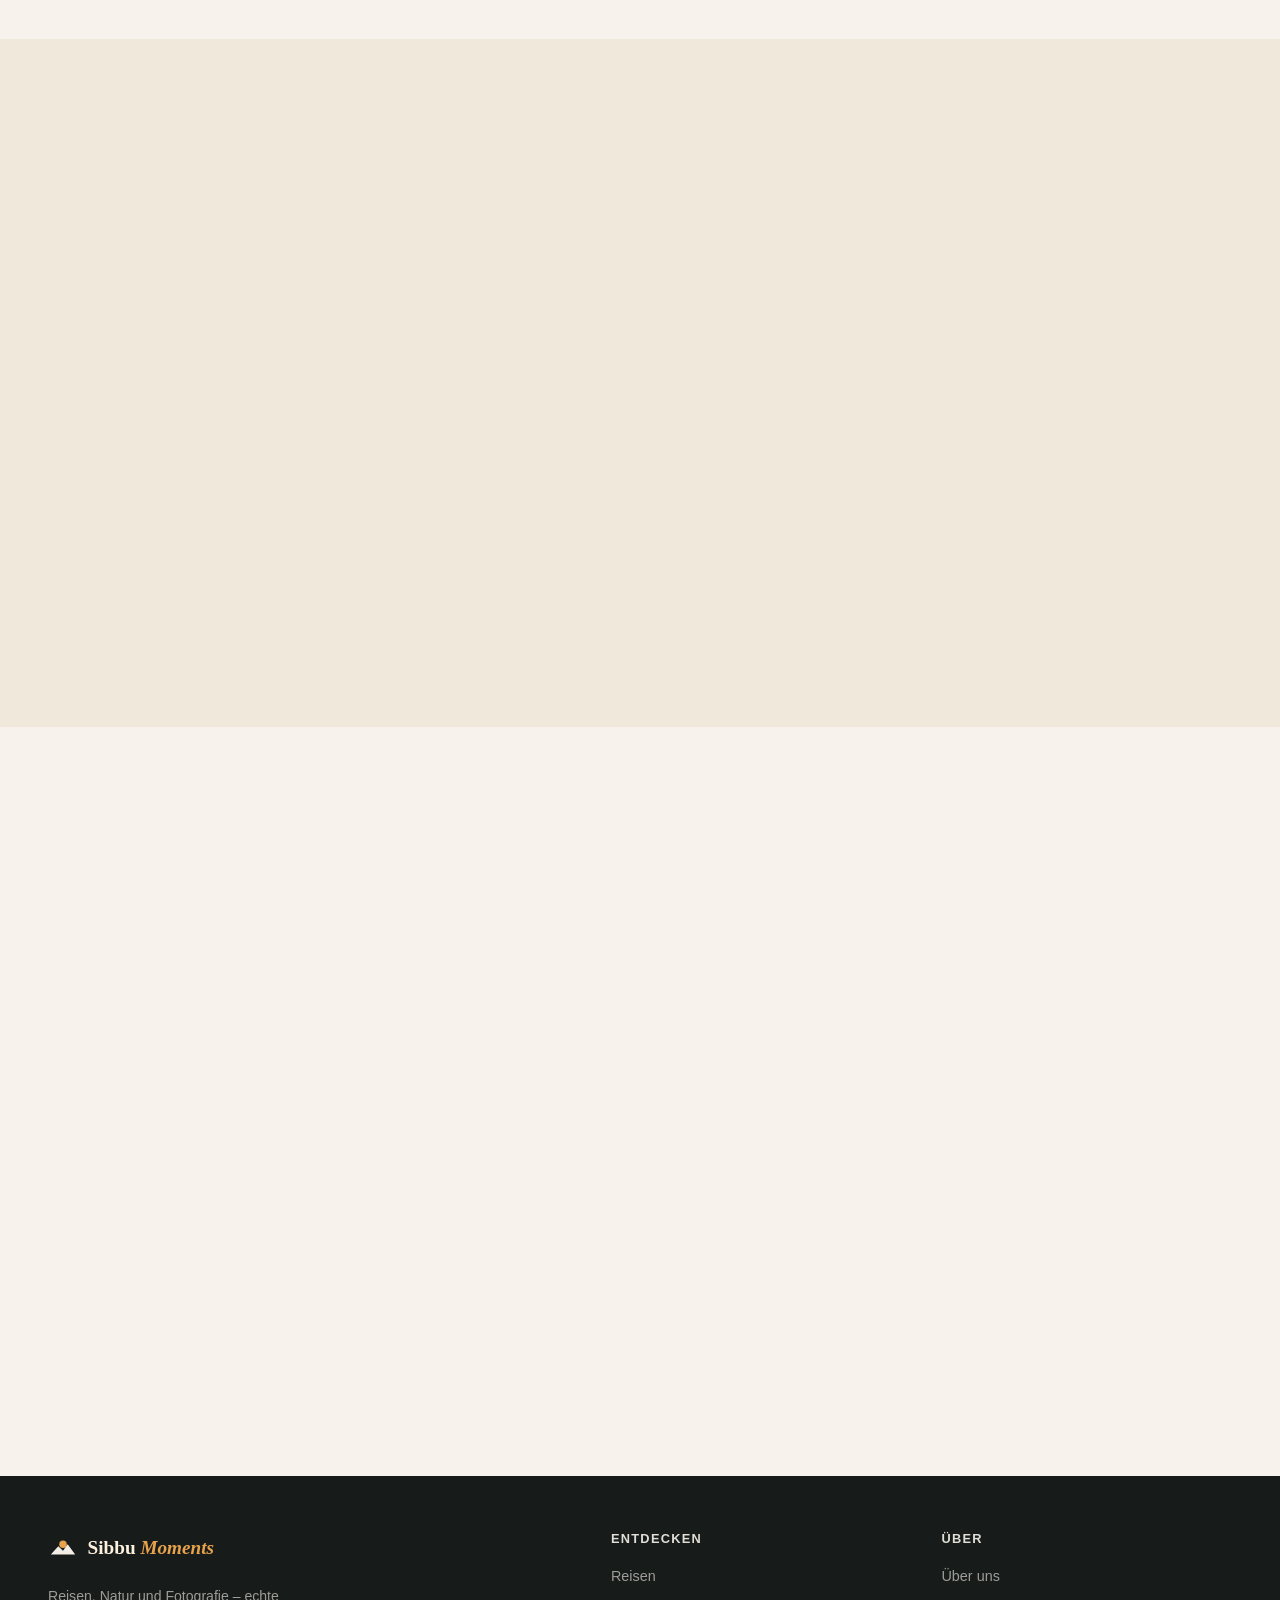
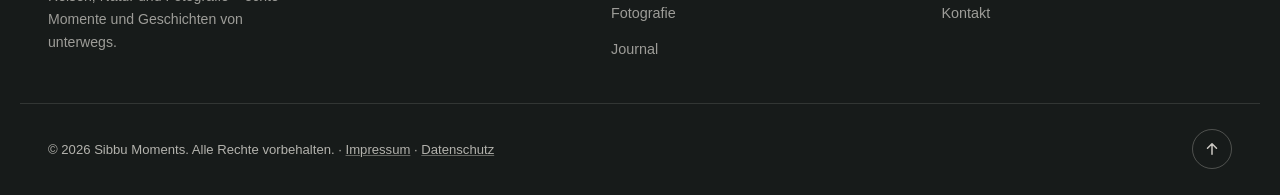
==== commit c0f211aa: "Add Sibbu Moments website content agent and refresh homepage copy Adds the local content agent (agen" ====
--- a/docs/index.html
+++ b/docs/index.html
@@ -8,7 +8,7 @@
   <meta name="keywords" content="Sibbu Moments, Reiseblog, Fotografie, Naturfotografie, Reisefotografie, Fernweh, Reisegeschichten">
   <meta name="author" content="Sibbu Moments">
   <meta name="robots" content="index, follow">
-  <link rel="canonical" href="https://sibbu-moments.github.io/">
+  <link rel="canonical" href="https://j6537.github.io/sibbu-moments/">
 
   <!-- Sicherheit: GitHub Pages liefert keine eigenen HTTP-Header, daher als Meta-Tags.
        Kein inline <script>/<style>, daher kein 'unsafe-inline' nötig. -->
@@ -20,7 +20,7 @@
   <meta property="og:title" content="Sibbu Moments — Reise, Natur & Fotografie">
   <meta property="og:description" content="Geschichten von unterwegs — Reisen, Natur und Fotografie, eingefangen in Momenten, die bleiben.">
   <meta property="og:image" content="assets/og-image.svg">
-  <meta property="og:url" content="https://sibbu-moments.github.io/">
+  <meta property="og:url" content="https://j6537.github.io/sibbu-moments/">
   <meta property="og:locale" content="de_DE">
 
   <!-- Twitter -->
@@ -98,10 +98,10 @@
 
       <div class="container hero-inner" data-content-id="hero-main">
         <p class="hero-kicker" data-field="subtitle" data-reveal>Reise · Natur · Fotografie</p>
-        <h1 data-reveal>Die Welt in<br><span class="hero-italic">Momenten</span> festgehalten.</h1>
+        <h1 data-reveal>Die Welt in<br><span class="hero-italic">Momenten</span> eingefangen.</h1>
         <p class="hero-lede" data-field="excerpt" data-reveal>
-          Sibbu Moments sammelt Geschichten von unterwegs — ferne Küsten, stille Berge und die
-          Augenblicke dazwischen, in denen sich eine Reise wirklich anfühlt.
+          Sibbu Moments erzählt Geschichten von unterwegs: von fernen Küsten und stillen Bergen
+          bis zu den leisen Augenblicken dazwischen, in denen sich eine Reise wirklich anfühlt.
         </p>
         <div class="hero-actions" data-reveal>
           <a href="#reisen" class="btn btn-light">Reisen entdecken</a>
@@ -120,7 +120,7 @@
       <div class="container intro-inner" data-content-id="zitat-main" data-reveal>
         <span class="quote-mark" aria-hidden="true">&#8220;</span>
         <blockquote data-field="body">
-          Jede Reise hinterlässt Spuren — wir halten sie fest, bevor sie verblassen.
+          Manche Augenblicke sind flüchtig — wir halten sie fest, bevor sie verblassen.
         </blockquote>
         <cite>— <span data-field="subtitle">Sibbu Moments</span></cite>
       </div>
@@ -295,10 +295,10 @@
             ein Blick, ein Ort, an dem man kurz innehält.
           </p>
           <p>
-            Hinter den Kulissen hilft ein selbst entwickeltes Werkzeug, der
-            <strong> Sibbu Content Agent</strong>, dabei, tausende Fotos und Videos aus jeder Reise
-            zu sichten, zu ordnen und erste Textentwürfe vorzubereiten — die eigentliche Geschichte
-            erzählt am Ende aber immer noch ein Mensch.
+            Jede Geschichte auf dieser Seite beginnt mit einem echten Moment unterwegs — einer
+            stillen Bucht, einem Weg durch den Wald, einem Licht, das sich nicht wiederholen lässt.
+            Sibbu Moments sammelt diese Augenblicke aus eigenen Reisen und gibt ihnen einen Ort,
+            an dem sie bleiben.
           </p>
         </div>
       </div>
@@ -362,7 +362,7 @@
             <span class="icon-btn" role="img" aria-label="YouTube (Kanal folgt in Kürze)">
               <svg width="20" height="20" viewBox="0 0 24 24" fill="none"><rect x="3" y="6" width="18" height="12" rx="3" stroke="currentColor" stroke-width="1.6"/><path d="M10 9.5v5l5-2.5-5-2.5Z" fill="currentColor"/></svg>
             </span>
-            <a href="mailto:hallo@sibbu-moments.dev" class="icon-btn" aria-label="E-Mail" rel="noopener noreferrer">
+            <a href="mailto:joergstrauss39@icloud.com" class="icon-btn" aria-label="E-Mail" rel="noopener noreferrer">
               <svg width="20" height="20" viewBox="0 0 24 24" fill="none"><rect x="3" y="5" width="18" height="14" rx="2" stroke="currentColor" stroke-width="1.6"/><path d="m4 7 8 6 8-6" stroke="currentColor" stroke-width="1.6" stroke-linecap="round" stroke-linejoin="round"/></svg>
             </a>
           </div>
@@ -404,7 +404,7 @@
     </div>
 
     <div class="container footer-bottom">
-      <p>© <span id="year"></span> Sibbu Moments. Organisiert mit dem Sibbu Content Agent. · <a href="impressum.html">Impressum</a> · <a href="datenschutz.html">Datenschutz</a></p>
+      <p>© <span id="year"></span> Sibbu Moments. Alle Rechte vorbehalten. · <a href="impressum.html">Impressum</a> · <a href="datenschutz.html">Datenschutz</a></p>
       <button class="back-to-top" id="back-to-top" aria-label="Nach oben scrollen">
         <svg width="18" height="18" viewBox="0 0 24 24" fill="none"><path d="M12 19V5m0 0-6 6m6-6 6 6" stroke="currentColor" stroke-width="2" stroke-linecap="round" stroke-linejoin="round"/></svg>
       </button>
